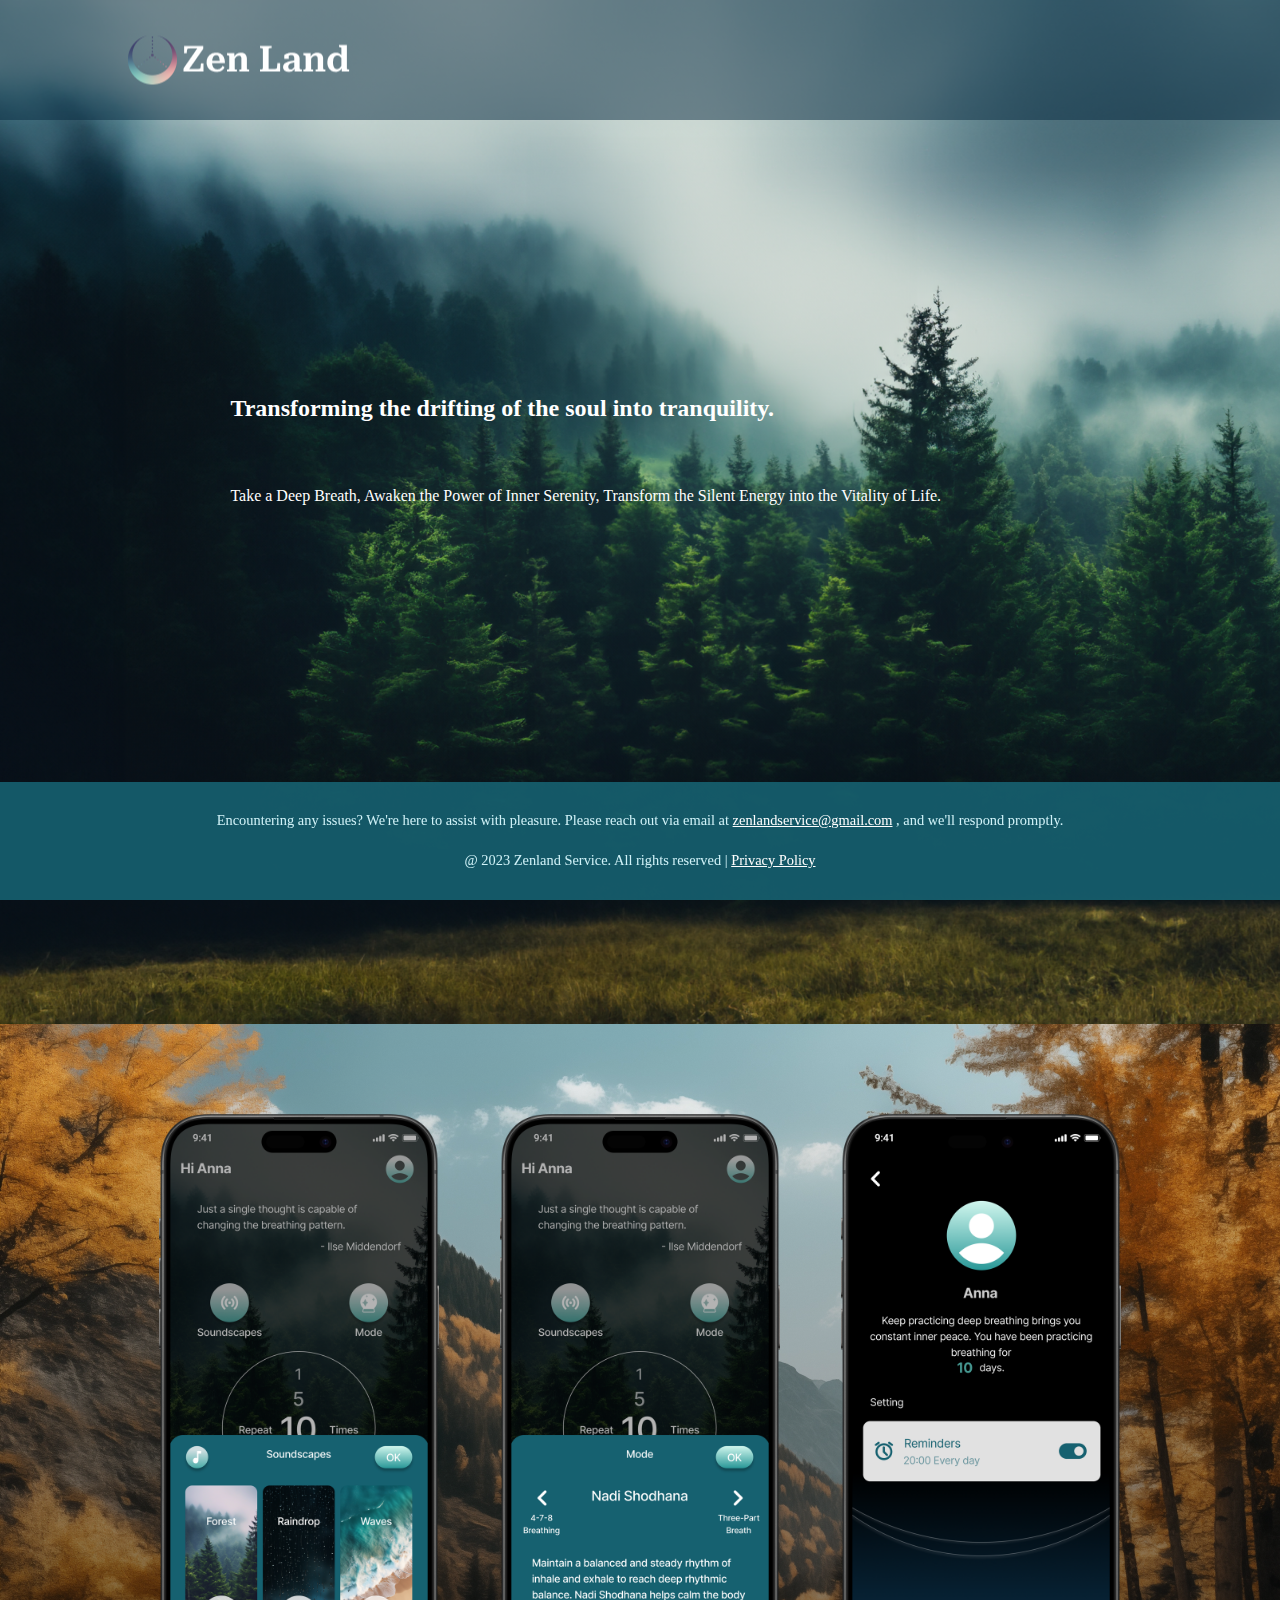
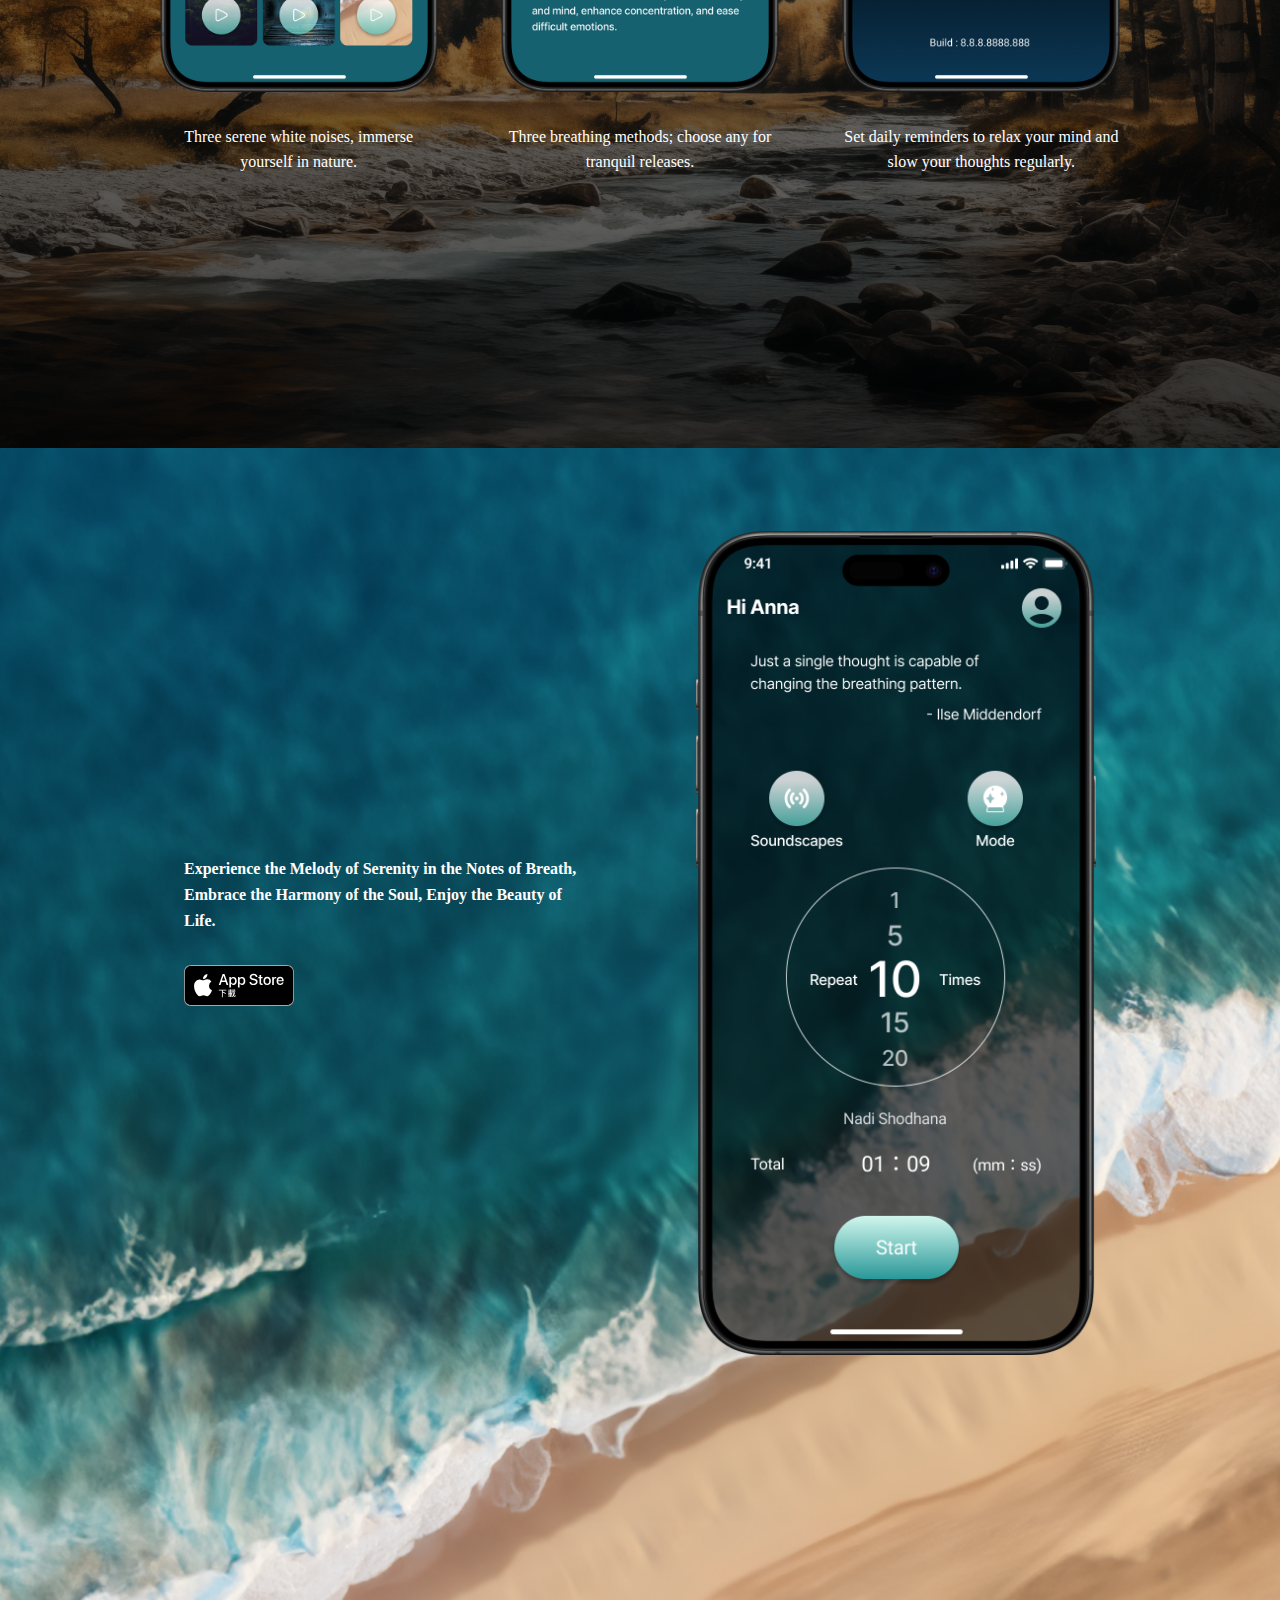
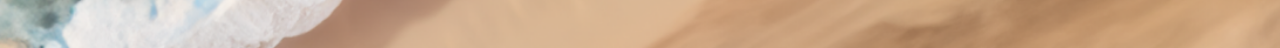
==== index.html @ e6cdd58b "更換圖片 變更語系命名" ====
<!DOCTYPE html>
<html lang="en">
<head>
    <meta charset="UTF-8">
    <meta name="viewport" content="width=device-width, initial-scale=1.0">
    <link rel="stylesheet" href="./css/reset.css" />
    <link rel="stylesheet" href="./css/style.css" />
    <!-- <link rel="stylesheet" href="/css/bootstrap.css" /> -->
    <title>ZenLand</title>
</head>
<body>
    <!-- TOP -->
    <div id="topbar">
        <div class="container">
            <div class="logoimg">
                <a href=""><img src="./img/img_zenland_logo.png"></a>
            </div>
        </div>
        
    </div>

    <!-- 第一區 -->
    <div id="section1" class="section">
        <div class="container">
            <div class="section1_text">
                <h2>Transforming the drifting of the soul into tranquility.</h2> <br>
                <p>Take a Deep Breath, Awaken the Power of Inner Serenity, Transform the Silent Energy into the Vitality of Life.</p>
            </div>
        </div>
    </div>

        <!-- 第二區 彈性盒測試 -->
        <div id="section2" class="section">
            <div class="container flex2">
    
                <div class="sec2-item">
                    <img src="./img/en/img_iphone_1_en.png" class="sec2-img">
                    <p>Three serene white noises, immerse yourself in nature.</p>
                </div>
        
                <div class="sec2-item">
                    <img src="./img/en/img_iphone_2_en.png" class="sec2-img">
                    <p>Three breathing methods; choose any for tranquil releases.</p>
                </div>
        
                <div class="sec2-item">
                    <img src="./img/en/img_iphone_3_en.png" class="sec2-img">
                    <p>Set daily reminders to relax your mind and slow your thoughts regularly.</p>
                </div>
    
            </div>
        </div>

    <!-- 第三區 彈性盒測試 -->
    <div id="section3" class="section">
        <div class="container flex3">
            
            <div class="sec3-item sec3-item1">
                <p><b>Experience the Melody of Serenity in the Notes of Breath, Embrace the Harmony of the Soul, Enjoy the Beauty of Life.</b></p>
                <img src="./img/Download_on_App_Store/Download_on_the_App_Store_Badge_CNTC_RGB_blk_100217.svg">
                <div class="QRcode" style="display: none;">QR code</div>
            </div>

            <div class="sec3-item sec3-item2">
                <img src="./img/en/img_iphone_4_en.png">
            </div>
            
        </div>
    </div>

    <!-- 底部 -->
    <footer id="footer">
        <div class="footer-text">
            <p>Encountering any issues? We're here to assist with pleasure. Please reach out via email at <a href="mailto:zenlandservice@gmail.com">zenlandservice@gmail.com</a> , and we'll respond promptly.</p>
            <p>@ 2023 Zenland Service. All rights reserved | <a href="./privacypolicy/en.html" >Privacy Policy</a></p>
        </div>
    </footer>

</body>
</html>
---- css/style.css ----
html {
    /* background-color: #0B3A50; */
    background-color: #0B3A5070;
    /* 之後把透明度改去掉 */
}

body {
    line-height: 1.6rem;
    color: white;
}

#topbar {
    width: 100%;
    height: 120px;
    background-color: #07294080;
    position: absolute;
    z-index: 2;
}

#section1 {
    background-image: url(../img/section1.png);
}

#section2 {
    background-image: url(../img/section2.png);
}

#section3 {
    background-image: url(../img/section3.png);
}

/* --------------------------------------------------------- */


/* 限制左右 */
.container {
    width: 80%;
    height: 100%;
    position: absolute;
    left: 50%;
    transform: translateX(-50%);
}

.logoimg {
    width: 252px;
    height: 49px;
    position: absolute;
    top: 50%;
    transform: translateY(-50%);
}

.flex2 {
    display: flex;
    justify-content: space-around;
    align-items: flex-start;
}

.flex3 {
    display: flex;
    justify-content: space-around;
    align-items: center;
}

.section1_text {
    color: white;
    position: absolute;
    top: 50%;
    left: 50%;
    transform: translate(-50%, -50%);
}

.section {
    width: 100%;
    height: 1024px;
    background-size: cover;
}

.QRcode {
    width: 200px;
    height: 200px;
    background-color: aquamarine;
    display: block;
}

.sec2-item {
    position: relative;
    top: 10%;
    display: flex;
    flex-direction: column;
    text-align: center;
}

.sec2-item p {
    text-align: center;
    padding-top: 16px;
    padding-bottom: 48px;
}

.sec3-item {
    width: 300px;
    position: relative;
    top: -10%;
}

.sec3-item1 {
    padding-bottom: 16px;
}

.sec3-item1 img {
    margin-bottom: 24px;
}

/* .sec3-item2 img {
    width: 360px;
} */

#footer {
    width: 100%;
    /* height: 160px; */
    height: auto;
    /* background-color: #0B3A50E6; */
    background-color: #166170E6;
    /* position: absolute; */
    position: fixed;
    bottom: 0;
}

.footer-text {
    color: #D0F2F8;
    width: 80%;
    padding: 12px;
    margin: auto;
    text-align: center;
    font-size: 0.9rem;
    line-height: 1.6rem;
}

.footer-text a {
    color: white;
}

/* RWD ---------------------- RWD -------------------------------------------------*/

@media (min-width: 0px) {

    /* .container {
        width: 80%;
    } */

    .section1_text {
        width: 80%;
        color: white;
        position: absolute;
        top: 50%;
        left: 50%;
        transform: translate(-50%, -50%);
    }

    #section2 {
        width: 100%;
        height: 3000px;
    }

    .flex2 {
        display: block;
    }

    .sec2-item {
        width: 80%;
        position: relative;
        top: 10%;
        left: 50%;
        transform: translateX(-50%);
        display: flex;
        flex-direction: column;
        text-align: center;
    }

    /* .flex3 {
        display: block;
    } */

    #section3 {
        width: 100%;
        height: 1200px;
    }

    .flex3 {
        flex-wrap: wrap;
    }

    .sec3-item {
        width: 300px;
        position: relative;
        top: 5%;
        /* left: 50%; */
        /* transform: translateX(-50%); */
        display: flex;
        flex-direction: column;
        /* text-align: center; */
    }

    .sec3-item p {
        padding-bottom: 16px;
    }

    .sec3-item1 img {
        width: 110px;
        margin-bottom: 24px;
    }

    .sec3-item2 {
        width: 80%;
    }

    /* .sec3-item2 img {
        width: 250px;
    } */

    .QRcode {
        display: none;
    }

}

/* -------------------------------------------------------------------------- */
@media (min-width: 576px) {

    /* .container {
        width: 80%;
    } */

    .section1_text {
        width: 80%;
        color: white;
        position: absolute;
        top: 50%;
        left: 50%;
        transform: translate(-50%, -50%);
    }

    #section2 {
        width: 100%;
        height: 3150px;
    }

    .flex2 {
        display: block;
    }

    .sec2-item {
        width: 400px;
        position: relative;
        top: 10%;
        left: 50%;
        transform: translateX(-50%);
        display: flex;
        flex-direction: column;
        text-align: center;
    }

    #section3 {
        width: 100%;
        height: 1200px;
    }

    .flex3 {
        flex-wrap: wrap;
    }

    .sec3-item {
        width: 400px;
        display: flex;
        flex-direction: column;
        /* text-align: center; */
    }

    .sec3-item p {
        padding-bottom: 16px;
    }

    .sec3-item1 img {
        width: 110px;
        margin-bottom: 24px;
    }

    /* .sec3-item2 img {
        width: 300px;
    } */

    .QRcode {
        display: none;
    }
}

/* -------------------------------------------------------------------------- */
@media (min-width: 768px) {
    /* .container {
        width: 80%;
    } */

    #section2 {
        width: 100%;
        height: 1024px;
    }

    .sec2-item {
        width: 200px;
        left: 0%;
        transform: translateX(0%);
    }

    .flex2 {
        display: flex;
        justify-content: space-around;
        align-items: flex-start;
    }

    /* .sec3-item2 img {
        width: 300px;
    } */

    .QRcode {
        display: none;
    }
}

/* -------------------------------------------------------------------------- */
@media (min-width: 992px) {
    /* .container {
        width: 80%;
    } */

    .sec2-item {
        width: 250px;
    }

    .flex2 {
        display: flex;
        justify-content: space-around;
        align-items: flex-start;
    }
    .QRcode {
        display: block;
    }
}

/* -------------------------------------------------------------------------- */
@media (min-width: 1200px) {
    /* .container {
        width: 80%;
    } */

    .sec2-item {
        width: 280px;
    }

    .sec2-item p {
        width: 100%;
    } 

    .flex2 {
        display: flex;
        justify-content: space-around;
        align-items: flex-start;
    }
}

/* -------------------------------------------------------------------------- */
@media (min-width: 1400px) {
    /* .container {
        width: 80%;
    } */

    .sec2-item {
        width: 300px;
    }

    .sec2-item p {
        width: 100%;
    } 

    .flex2 {
        display: flex;
        justify-content: space-around;
        align-items: flex-start;
    }

}
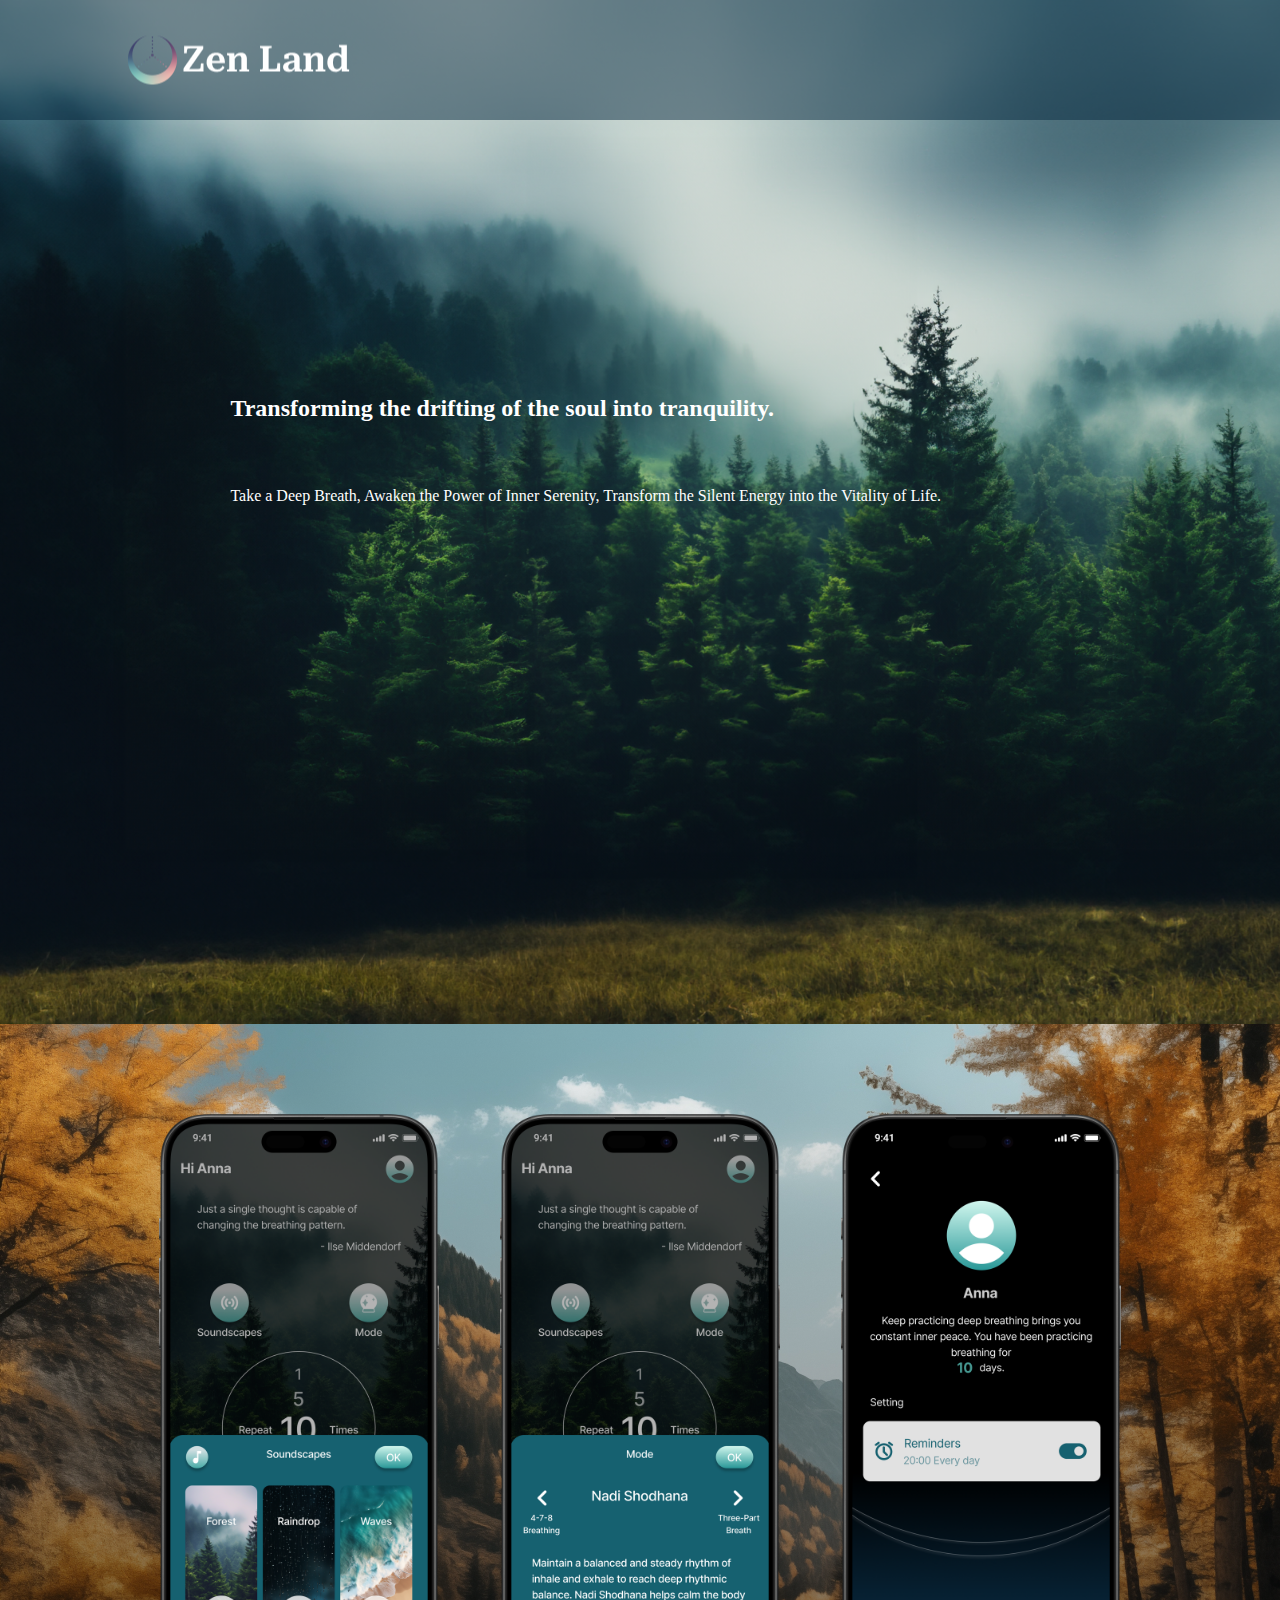
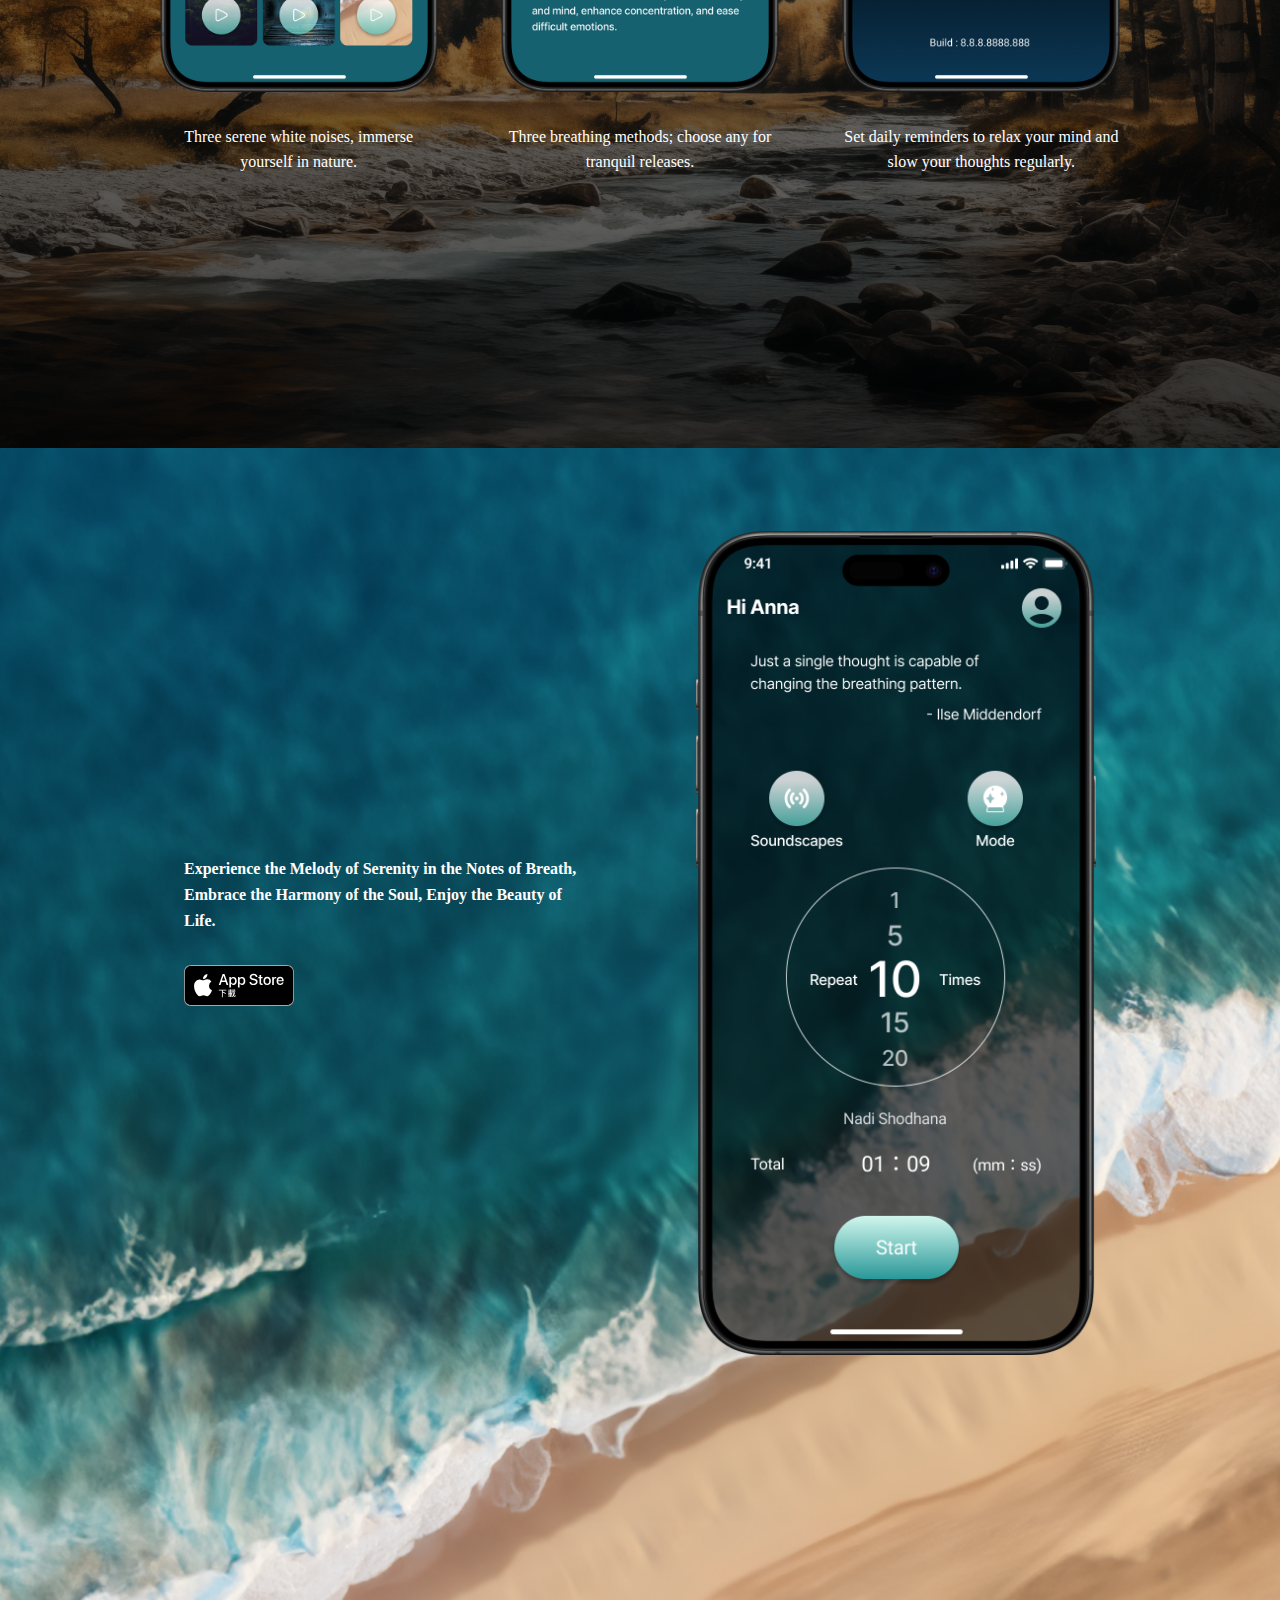
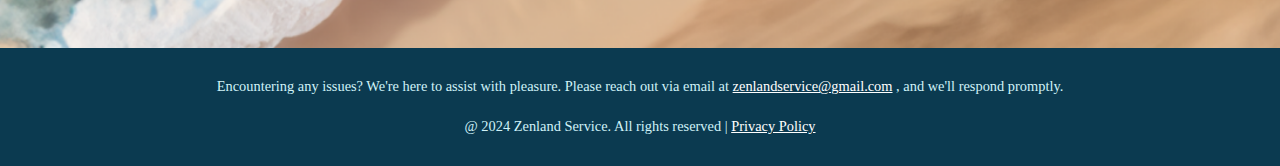
==== commit e68985a1: "fix footer and privacypolicy test" ====
--- a/index.html
+++ b/index.html
@@ -5,6 +5,9 @@
     <meta name="viewport" content="width=device-width, initial-scale=1.0">
     <link rel="stylesheet" href="./css/reset.css" />
     <link rel="stylesheet" href="./css/style.css" />
+    <link rel="preconnect" href="https://fonts.googleapis.com">
+    <link rel="preconnect" href="https://fonts.gstatic.com" crossorigin>
+    <link href="https://fonts.googleapis.com/css2?family=Roboto:ital,wght@0,100;0,300;0,400;0,500;0,700;0,900;1,100;1,300;1,400;1,500;1,700;1,900&display=swap" rel="stylesheet">
     <!-- <link rel="stylesheet" href="/css/bootstrap.css" /> -->
     <title>ZenLand</title>
 </head>
@@ -72,7 +75,7 @@
     <footer id="footer">
         <div class="footer-text">
             <p>Encountering any issues? We're here to assist with pleasure. Please reach out via email at <a href="mailto:zenlandservice@gmail.com">zenlandservice@gmail.com</a> , and we'll respond promptly.</p>
-            <p>@ 2023 Zenland Service. All rights reserved | <a href="./privacypolicy/en.html" >Privacy Policy</a></p>
+            <p>@ 2024 Zenland Service. All rights reserved | <a href="./privacypolicy/en.html" >Privacy Policy</a></p>
         </div>
     </footer>
 
--- a/css/style.css
+++ b/css/style.css
@@ -1,6 +1,6 @@
 html {
     /* background-color: #0B3A50; */
-    background-color: #0B3A5070;
+    background-color: #0b3a50;
     /* 之後把透明度改去掉 */
 }
 
@@ -114,7 +114,7 @@
     width: 360px;
 } */
 
-#footer {
+.footer {
     width: 100%;
     /* height: 160px; */
     height: auto;
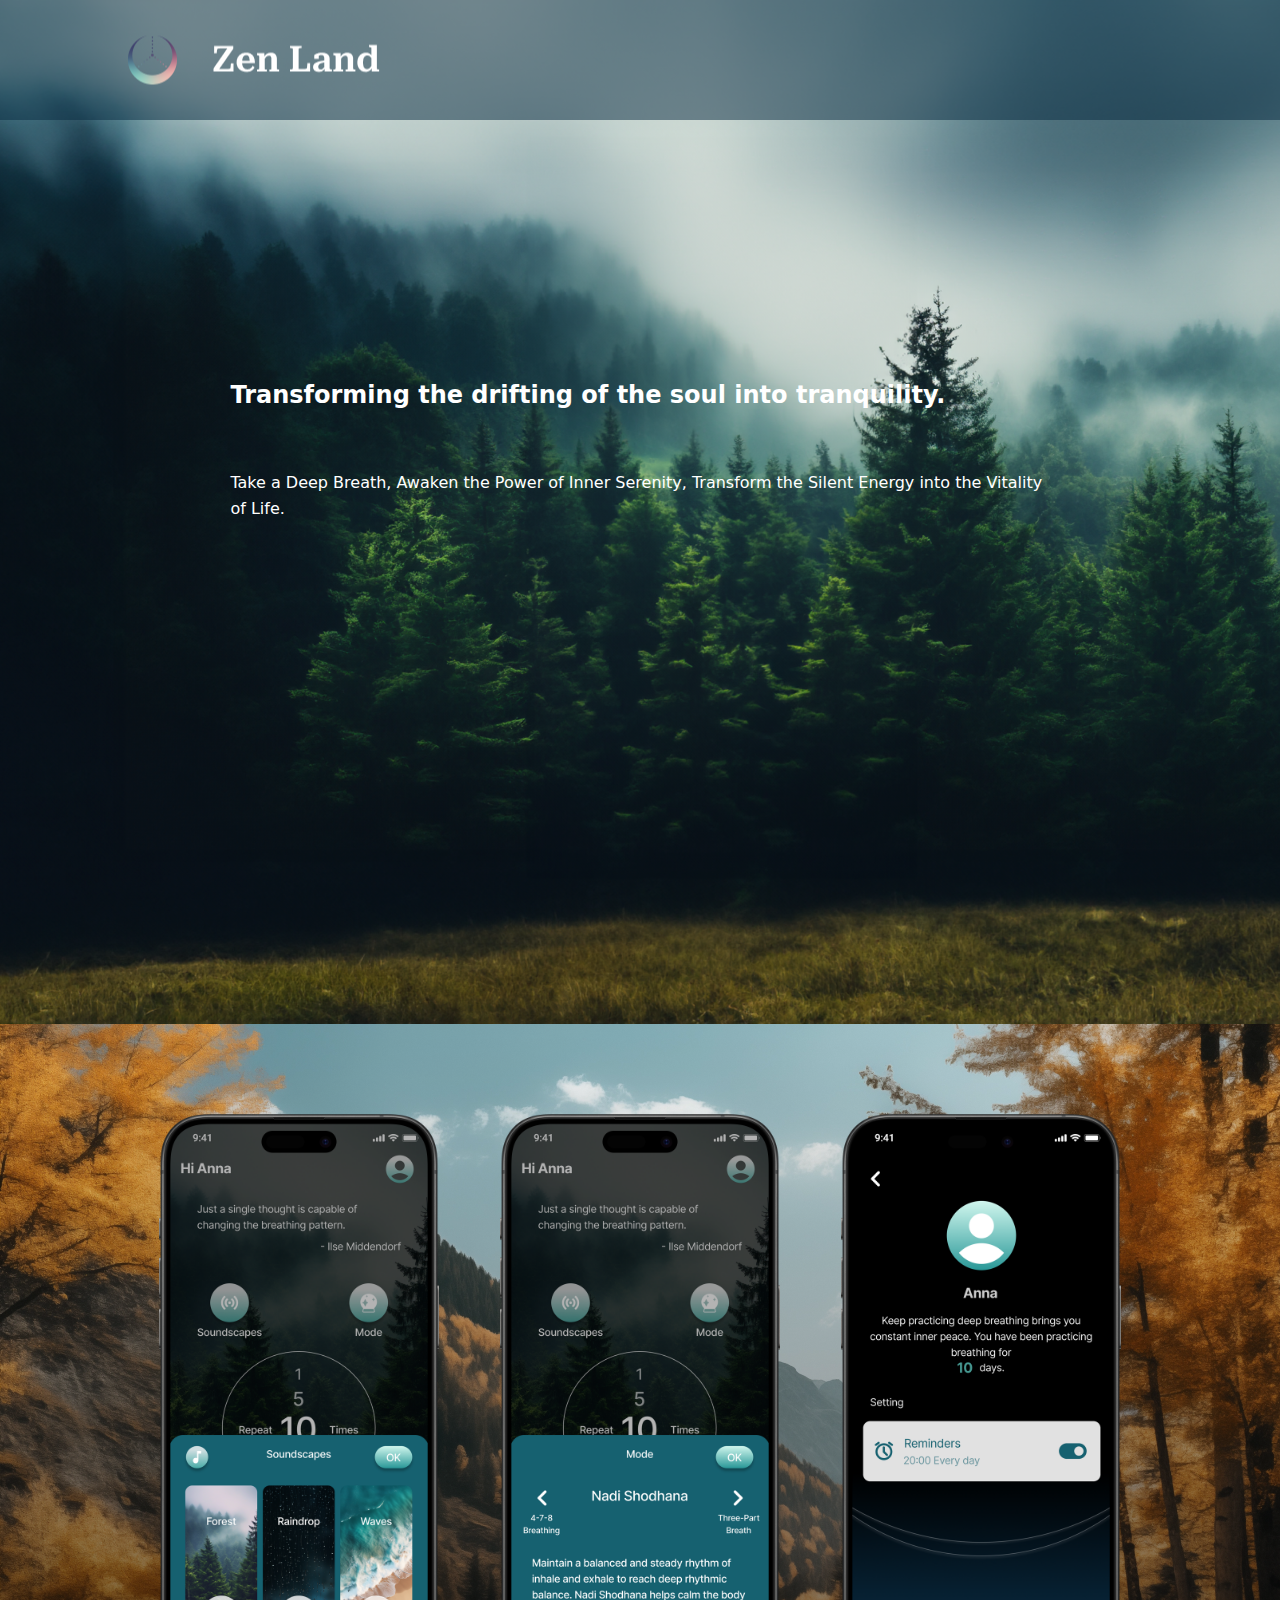
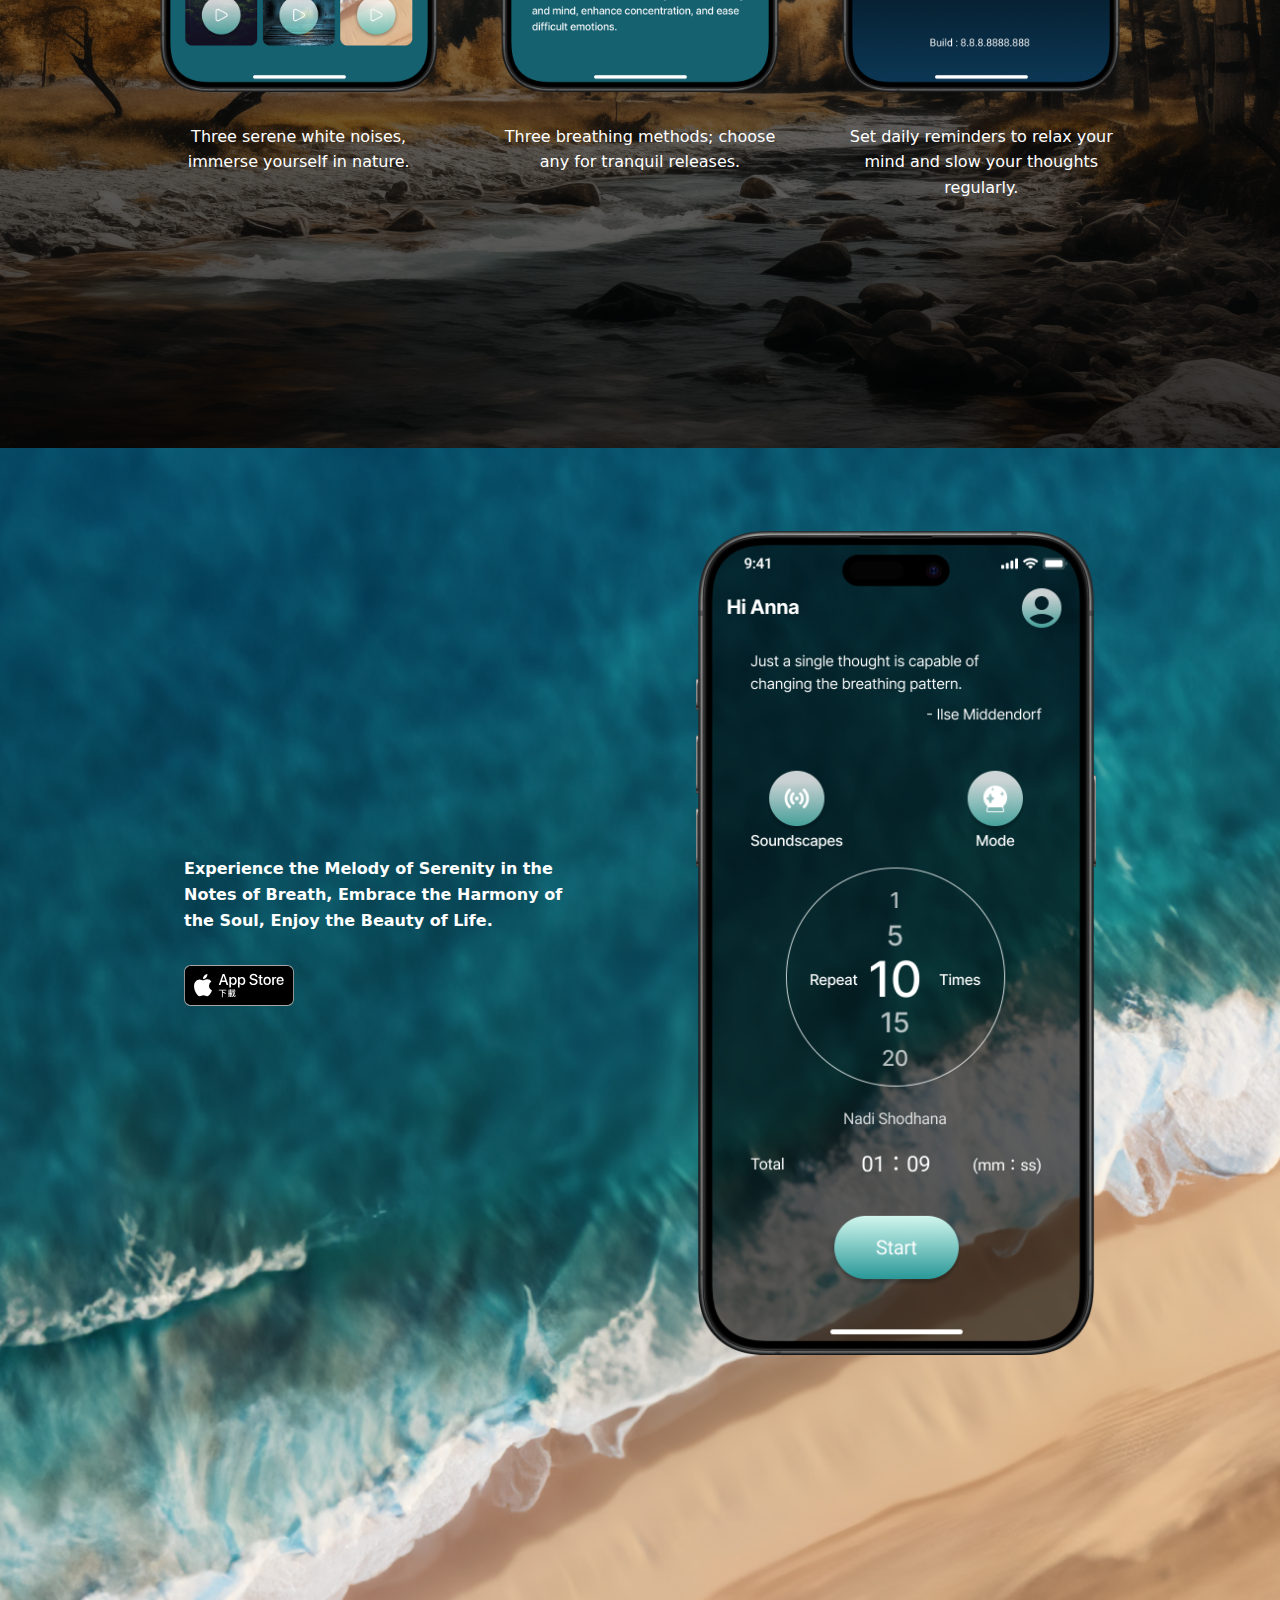
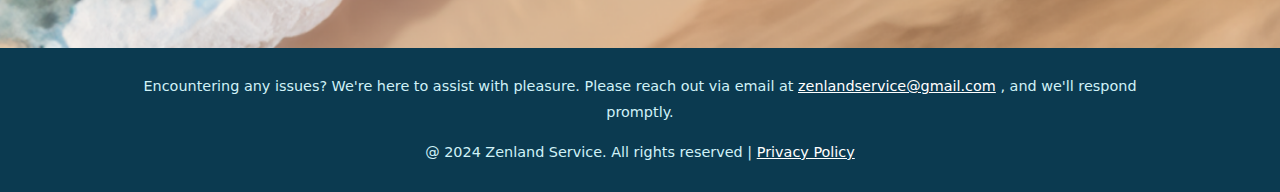
==== commit c512e4c2: "fix font-family ahd logo img" ====
--- a/index.html
+++ b/index.html
@@ -5,15 +5,15 @@
     <meta name="viewport" content="width=device-width, initial-scale=1.0">
     <link rel="stylesheet" href="./css/reset.css" />
     <link rel="stylesheet" href="./css/style.css" />
-    <link rel="preconnect" href="https://fonts.googleapis.com">
+    <!-- <link rel="preconnect" href="https://fonts.googleapis.com">
     <link rel="preconnect" href="https://fonts.gstatic.com" crossorigin>
-    <link href="https://fonts.googleapis.com/css2?family=Roboto:ital,wght@0,100;0,300;0,400;0,500;0,700;0,900;1,100;1,300;1,400;1,500;1,700;1,900&display=swap" rel="stylesheet">
+    <link href="https://fonts.googleapis.com/css2?family=Roboto:ital,wght@0,100;0,300;0,400;0,500;0,700;0,900;1,100;1,300;1,400;1,500;1,700;1,900&display=swap" rel="stylesheet"> -->
     <!-- <link rel="stylesheet" href="/css/bootstrap.css" /> -->
     <title>ZenLand</title>
 </head>
 <body>
     <!-- TOP -->
-    <div id="topbar">
+    <div class="topbar">
         <div class="container">
             <div class="logoimg">
                 <a href=""><img src="./img/img_zenland_logo.png"></a>
@@ -23,7 +23,7 @@
     </div>
 
     <!-- 第一區 -->
-    <div id="section1" class="section">
+    <div class="section1 section">
         <div class="container">
             <div class="section1_text">
                 <h2>Transforming the drifting of the soul into tranquility.</h2> <br>
@@ -33,7 +33,7 @@
     </div>
 
         <!-- 第二區 彈性盒測試 -->
-        <div id="section2" class="section">
+        <div class="section2 section">
             <div class="container flex2">
     
                 <div class="sec2-item">
@@ -55,7 +55,7 @@
         </div>
 
     <!-- 第三區 彈性盒測試 -->
-    <div id="section3" class="section">
+    <div class="section3 section">
         <div class="container flex3">
             
             <div class="sec3-item sec3-item1">
@@ -72,7 +72,7 @@
     </div>
 
     <!-- 底部 -->
-    <footer id="footer">
+    <footer class="footer">
         <div class="footer-text">
             <p>Encountering any issues? We're here to assist with pleasure. Please reach out via email at <a href="mailto:zenlandservice@gmail.com">zenlandservice@gmail.com</a> , and we'll respond promptly.</p>
             <p>@ 2024 Zenland Service. All rights reserved | <a href="./privacypolicy/en.html" >Privacy Policy</a></p>
--- a/css/style.css
+++ b/css/style.css
@@ -7,9 +7,10 @@
 body {
     line-height: 1.6rem;
     color: white;
-}
-
-#topbar {
+    font-family: system-ui, -apple-system, BlinkMacSystemFont, 'Segoe UI', Roboto, Oxygen, Ubuntu, Cantarell, 'Open Sans', 'Helvetica Neue', sans-serif;
+}
+
+.topbar {
     width: 100%;
     height: 120px;
     background-color: #07294080;
@@ -17,15 +18,15 @@
     z-index: 2;
 }
 
-#section1 {
+.section1 {
     background-image: url(../img/section1.png);
 }
 
-#section2 {
+.section2 {
     background-image: url(../img/section2.png);
 }
 
-#section3 {
+.section3 {
     background-image: url(../img/section3.png);
 }
 
@@ -114,16 +115,13 @@
     width: 360px;
 } */
 
-.footer {
+/* .footer {
     width: 100%;
-    /* height: 160px; */
     height: auto;
-    /* background-color: #0B3A50E6; */
     background-color: #166170E6;
-    /* position: absolute; */
     position: fixed;
     bottom: 0;
-}
+} */
 
 .footer-text {
     color: #D0F2F8;
@@ -156,7 +154,7 @@
         transform: translate(-50%, -50%);
     }
 
-    #section2 {
+    .section2 {
         width: 100%;
         height: 3000px;
     }
@@ -180,7 +178,7 @@
         display: block;
     } */
 
-    #section3 {
+    .section3 {
         width: 100%;
         height: 1200px;
     }
@@ -239,7 +237,7 @@
         transform: translate(-50%, -50%);
     }
 
-    #section2 {
+    .section2 {
         width: 100%;
         height: 3150px;
     }
@@ -259,7 +257,7 @@
         text-align: center;
     }
 
-    #section3 {
+    .section3 {
         width: 100%;
         height: 1200px;
     }
@@ -299,7 +297,7 @@
         width: 80%;
     } */
 
-    #section2 {
+    .section2 {
         width: 100%;
         height: 1024px;
     }
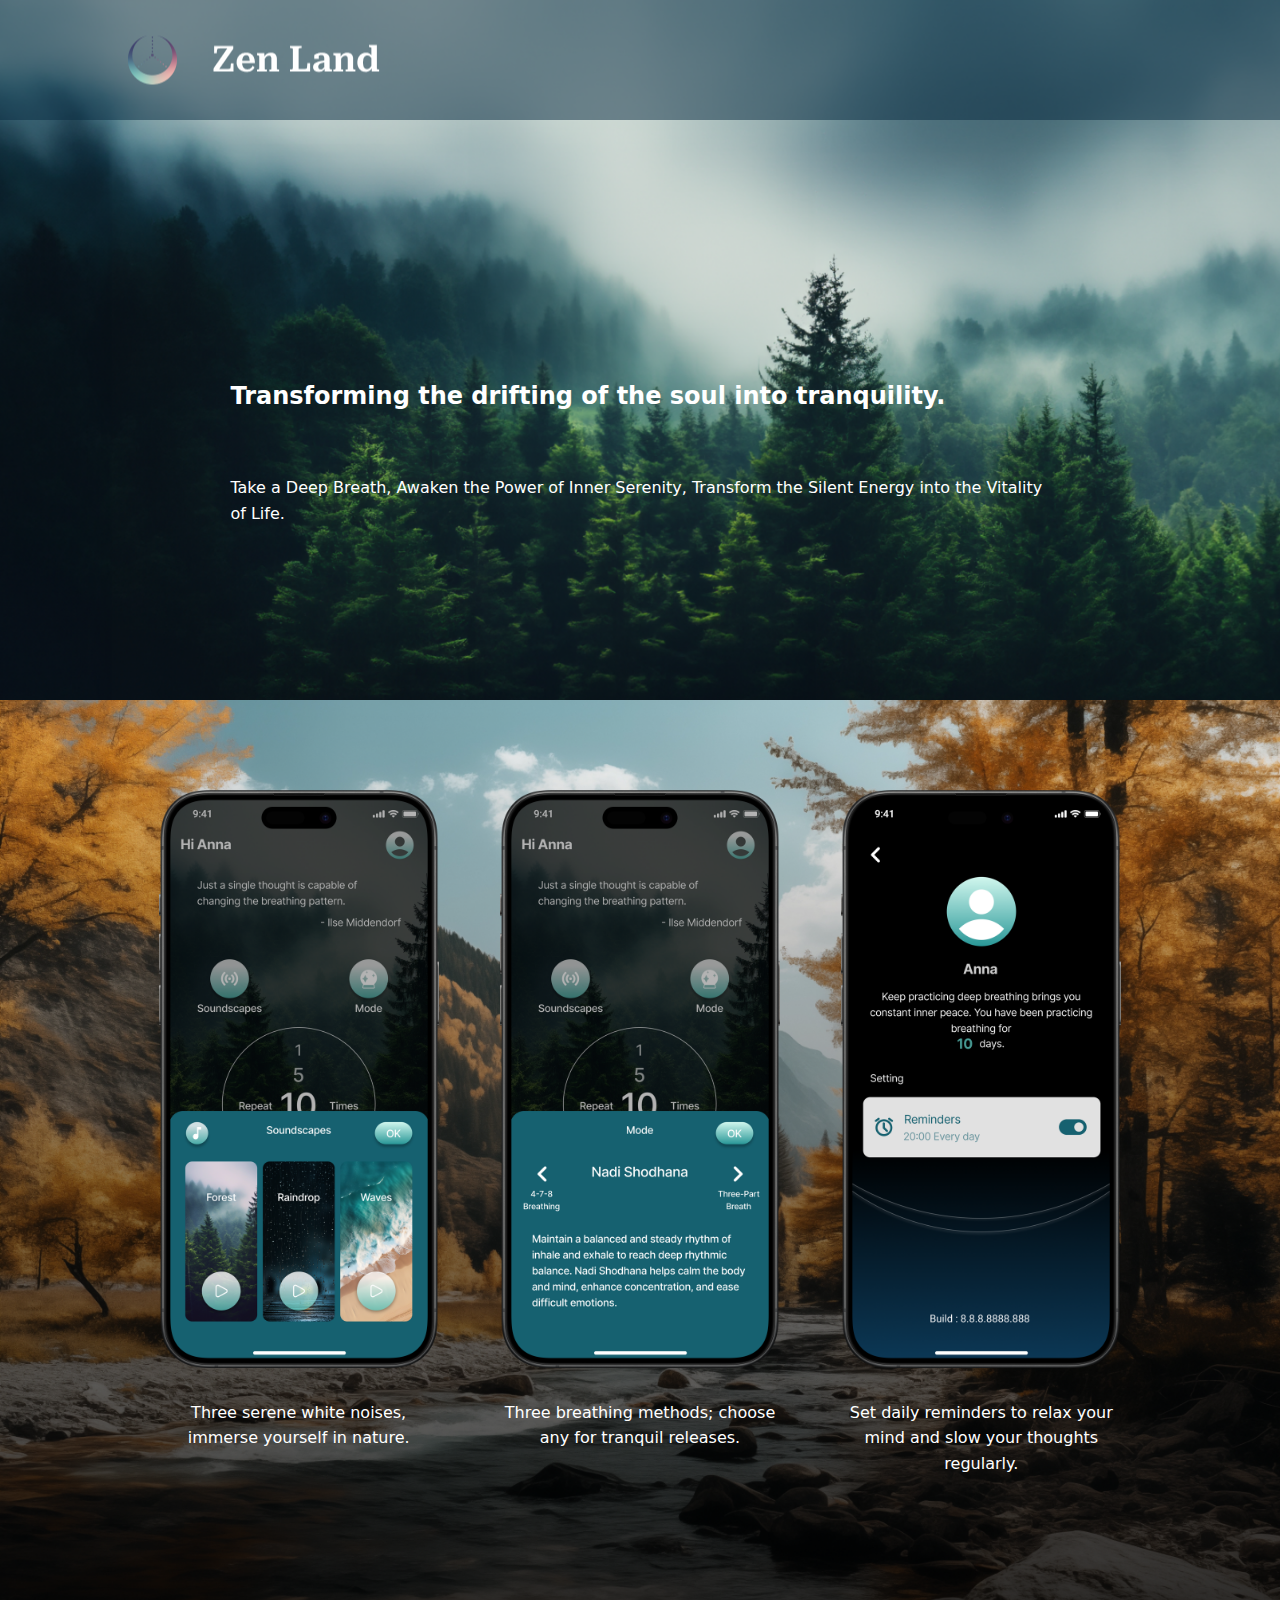
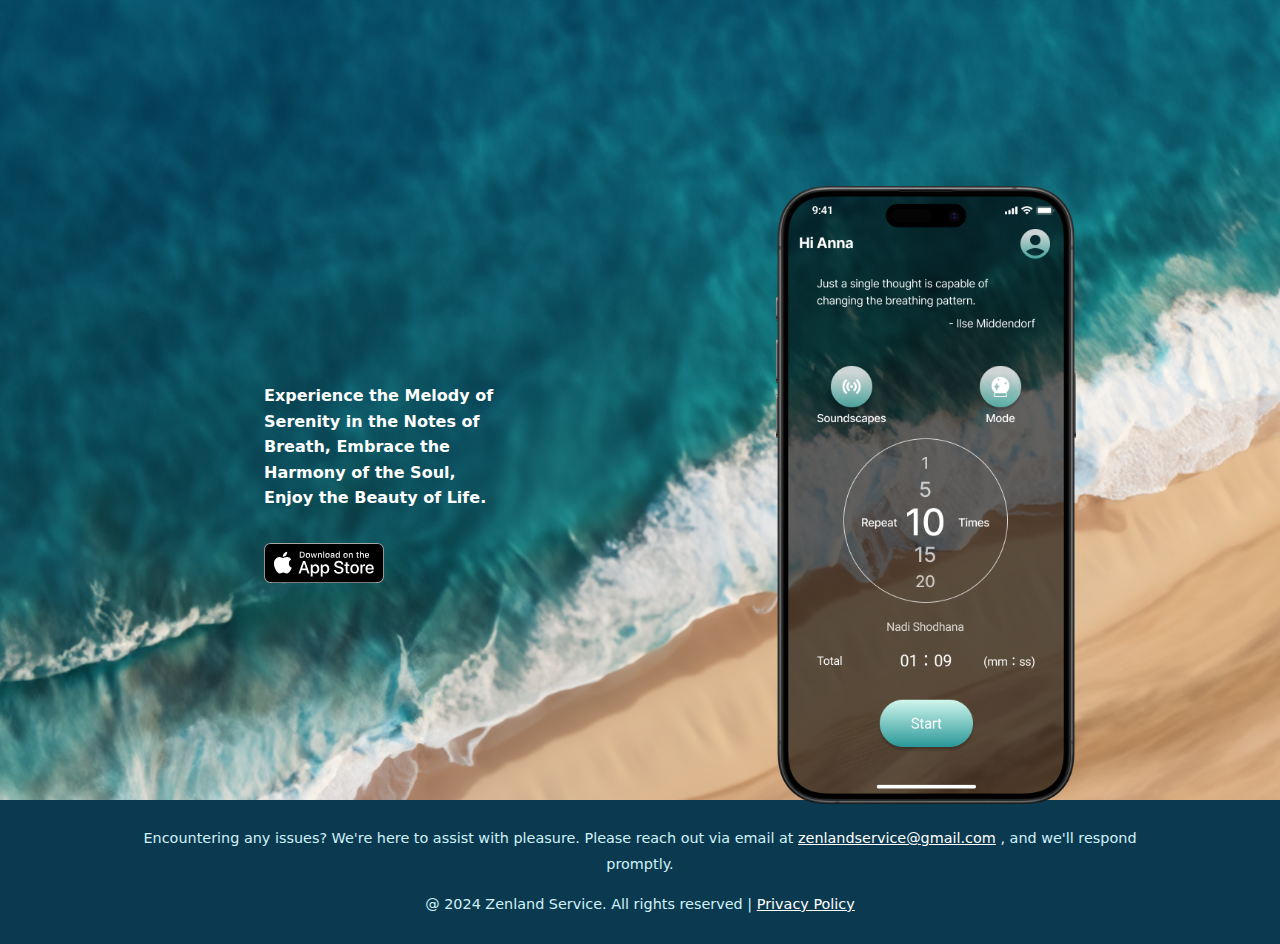
==== commit 0eed4a46: "fix 1" ====
--- a/index.html
+++ b/index.html
@@ -5,9 +5,9 @@
     <meta name="viewport" content="width=device-width, initial-scale=1.0">
     <link rel="stylesheet" href="./css/reset.css" />
     <link rel="stylesheet" href="./css/style.css" />
-    <!-- <link rel="preconnect" href="https://fonts.googleapis.com">
+    <link rel="preconnect" href="https://fonts.googleapis.com">
     <link rel="preconnect" href="https://fonts.gstatic.com" crossorigin>
-    <link href="https://fonts.googleapis.com/css2?family=Roboto:ital,wght@0,100;0,300;0,400;0,500;0,700;0,900;1,100;1,300;1,400;1,500;1,700;1,900&display=swap" rel="stylesheet"> -->
+    <link href="https://fonts.googleapis.com/css2?family=Roboto:ital,wght@0,100;0,300;0,400;0,500;0,700;0,900;1,100;1,300;1,400;1,500;1,700;1,900&display=swap" rel="stylesheet">
     <!-- <link rel="stylesheet" href="/css/bootstrap.css" /> -->
     <title>ZenLand</title>
 </head>
@@ -32,21 +32,21 @@
         </div>
     </div>
 
-        <!-- 第二區 彈性盒測試 -->
+        <!-- 第二區 -->
         <div class="section2 section">
             <div class="container flex2">
     
-                <div class="sec2-item">
+                <div class="sec2-item sec2-item-fix">
                     <img src="./img/en/img_iphone_1_en.png" class="sec2-img">
                     <p>Three serene white noises, immerse yourself in nature.</p>
                 </div>
         
-                <div class="sec2-item">
+                <div class="sec2-item sec2-item-fix">
                     <img src="./img/en/img_iphone_2_en.png" class="sec2-img">
                     <p>Three breathing methods; choose any for tranquil releases.</p>
                 </div>
         
-                <div class="sec2-item">
+                <div class="sec2-item sec2-item-fix">
                     <img src="./img/en/img_iphone_3_en.png" class="sec2-img">
                     <p>Set daily reminders to relax your mind and slow your thoughts regularly.</p>
                 </div>
@@ -54,13 +54,13 @@
             </div>
         </div>
 
-    <!-- 第三區 彈性盒測試 -->
+    <!-- 第三區 -->
     <div class="section3 section">
         <div class="container flex3">
             
             <div class="sec3-item sec3-item1">
                 <p><b>Experience the Melody of Serenity in the Notes of Breath, Embrace the Harmony of the Soul, Enjoy the Beauty of Life.</b></p>
-                <img src="./img/Download_on_App_Store/Download_on_the_App_Store_Badge_CNTC_RGB_blk_100217.svg">
+                <img src="./img/Download_on_App_Store/Download_on_the_App_Store_Badge_US-UK_RGB_blk_092917.svg">
                 <div class="QRcode" style="display: none;">QR code</div>
             </div>
 
@@ -79,5 +79,17 @@
         </div>
     </footer>
 
+    <!-- 
+    1280 x 720
+
+    1920 x 1080
+
+    2048 x 1080
+    2560 x 1440
+
+    3840 x 2160
+    4096 x 2160
+    -->
+
 </body>
 </html>--- a/css/style.css
+++ b/css/style.css
@@ -8,6 +8,11 @@
     line-height: 1.6rem;
     color: white;
     font-family: system-ui, -apple-system, BlinkMacSystemFont, 'Segoe UI', Roboto, Oxygen, Ubuntu, Cantarell, 'Open Sans', 'Helvetica Neue', sans-serif;
+    
+}
+
+h2 {
+    line-height: 150%;
 }
 
 .topbar {
@@ -30,17 +35,32 @@
     background-image: url(../img/section3.png);
 }
 
+/* .section1 {
+    width: 100%;
+    height: 1280px;
+}
+
+.section2 {
+    width: 100%;
+    height: 1280px;
+}
+
+.section3 {
+    width: 100%;
+    height: 1280px;
+} */
+
 /* --------------------------------------------------------- */
 
 
 /* 限制左右 */
-.container {
+/* .container {
     width: 80%;
-    height: 100%;
+    height: 80%;
     position: absolute;
     left: 50%;
     transform: translateX(-50%);
-}
+} */
 
 .logoimg {
     width: 252px;
@@ -50,11 +70,11 @@
     transform: translateY(-50%);
 }
 
-.flex2 {
+/* .flex2 {
     display: flex;
     justify-content: space-around;
     align-items: flex-start;
-}
+} */
 
 .flex3 {
     display: flex;
@@ -105,9 +125,11 @@
 
 .sec3-item1 {
     padding-bottom: 16px;
+    
 }
 
 .sec3-item1 img {
+    width: 50%;
     margin-bottom: 24px;
 }
 
@@ -118,9 +140,7 @@
 /* .footer {
     width: 100%;
     height: auto;
-    background-color: #166170E6;
-    position: fixed;
-    bottom: 0;
+    background-color: #0b3a50;
 } */
 
 .footer-text {
@@ -141,9 +161,13 @@
 
 @media (min-width: 0px) {
 
-    /* .container {
+    .container {
         width: 80%;
-    } */
+        height: 100%;
+        position: absolute;
+        left: 50%;
+        transform: translateX(-50%);
+    }
 
     .section1_text {
         width: 80%;
@@ -154,33 +178,45 @@
         transform: translate(-50%, -50%);
     }
 
+    .section1 {
+        width: 100%;
+        height: 800px;
+    }
+
     .section2 {
         width: 100%;
-        height: 3000px;
-    }
-
-    .flex2 {
+        height: 2200px;
+    }
+
+    .section3 {
+        width: 100%;
+        height: 1000px;
+    }
+
+    /* .flex2 {
         display: block;
-    }
+    } */
 
     .sec2-item {
-        width: 80%;
+        width: 70%;
         position: relative;
         top: 10%;
-        left: 50%;
-        transform: translateX(-50%);
+        /* left: 50%; */
+        /* transform: translateX(-50%); */
         display: flex;
         flex-direction: column;
         text-align: center;
     }
 
-    /* .flex3 {
-        display: block;
-    } */
-
-    .section3 {
-        width: 100%;
-        height: 1200px;
+    .sec2-item-fix {
+        width: 70%;
+        position: relative;
+        top: 10%;
+        left: 50%;
+        transform: translateX(-50%);
+        display: flex;
+        flex-direction: column;
+        text-align: center;
     }
 
     .flex3 {
@@ -188,7 +224,7 @@
     }
 
     .sec3-item {
-        width: 300px;
+        width: 240px;
         position: relative;
         top: 5%;
         /* left: 50%; */
@@ -203,12 +239,12 @@
     }
 
     .sec3-item1 img {
-        width: 110px;
+        width: 50%;
         margin-bottom: 24px;
     }
 
     .sec3-item2 {
-        width: 80%;
+        width: 240px;
     }
 
     /* .sec3-item2 img {
@@ -221,12 +257,16 @@
 
 }
 
-/* -------------------------------------------------------------------------- */
+/* ---------------------------------大問題----------------------------------------- */
 @media (min-width: 576px) {
-
-    /* .container {
+    
+    .container {
         width: 80%;
-    } */
+        height: 100%;
+        position: absolute;
+        left: 50%;
+        transform: translateX(-50%);
+    }
 
     .section1_text {
         width: 80%;
@@ -237,37 +277,47 @@
         transform: translate(-50%, -50%);
     }
 
+    .section1 {
+        width: 100%;
+        height: 700px;
+    }
+
     .section2 {
         width: 100%;
-        height: 3150px;
+        height: 700px;
+    }
+
+    .section3 {
+        width: 100%;
+        height: 700px;
     }
 
     .flex2 {
-        display: block;
+        display: flex;
+        justify-content: space-around;
+        align-items: flex-start;
     }
 
     .sec2-item {
-        width: 400px;
+        width: 25%;
         position: relative;
-        top: 10%;
-        left: 50%;
-        transform: translateX(-50%);
-        display: flex;
+        /* top: 10%; */
+        /* left: 50%; */
+        /* transform: translateX(-50%); */
+
+        /* display: flex;
         flex-direction: column;
-        text-align: center;
-    }
-
-    .section3 {
-        width: 100%;
-        height: 1200px;
-    }
+        text-align: center; */
+    }
+
+    
 
     .flex3 {
         flex-wrap: wrap;
     }
 
     .sec3-item {
-        width: 400px;
+        /* width: 400px; */
         display: flex;
         flex-direction: column;
         /* text-align: center; */
@@ -278,7 +328,7 @@
     }
 
     .sec3-item1 img {
-        width: 110px;
+        width: 50%;
         margin-bottom: 24px;
     }
 
@@ -293,17 +343,24 @@
 
 /* -------------------------------------------------------------------------- */
 @media (min-width: 768px) {
-    /* .container {
-        width: 80%;
-    } */
+
+    .section1 {
+        width: 100%;
+        height: 700px;
+    }
 
     .section2 {
         width: 100%;
-        height: 1024px;
+        height: 700px;
+    }
+    
+    .section3 {
+        width: 100%;
+        height: 900px;
     }
 
     .sec2-item {
-        width: 200px;
+        width: 20%;
         left: 0%;
         transform: translateX(0%);
     }
@@ -314,9 +371,9 @@
         align-items: flex-start;
     }
 
-    /* .sec3-item2 img {
+    .sec3-item2 img {
         width: 300px;
-    } */
+    }
 
     .QRcode {
         display: none;
@@ -325,9 +382,20 @@
 
 /* -------------------------------------------------------------------------- */
 @media (min-width: 992px) {
-    /* .container {
-        width: 80%;
-    } */
+    .section1 {
+        width: 100%;
+        height: 800px;
+    }
+
+    .section2 {
+        width: 100%;
+        height: 800px;
+    }
+    
+    .section3 {
+        width: 100%;
+        height: 900px;
+    }
 
     .sec2-item {
         width: 250px;
@@ -345,9 +413,28 @@
 
 /* -------------------------------------------------------------------------- */
 @media (min-width: 1200px) {
-    /* .container {
+    .container {
         width: 80%;
-    } */
+        height: 100%;
+        position: absolute;
+        left: 50%;
+        transform: translateX(-50%);
+    }
+
+    .section1 {
+        width: 100%;
+        height: 700px;
+    }
+
+    .section2 {
+        width: 100%;
+        height: 900px;
+    }
+    
+    .section3 {
+        width: 100%;
+        height: 800px;
+    }
 
     .sec2-item {
         width: 280px;
@@ -366,12 +453,39 @@
 
 /* -------------------------------------------------------------------------- */
 @media (min-width: 1400px) {
-    /* .container {
+    .container {
         width: 80%;
-    } */
+        height: 90%;
+        position: absolute;
+        left: 50%;
+        transform: translateX(-50%);
+    }
+
+    .section1 {
+        width: 100%;
+        height: 1080px;
+        
+    }
+    
+    .section2 {
+        width: 100%;
+        height: 1080px;
+    }
+    
+    .section3 {
+        width: 100%;
+        height: 900px;
+    }
 
     .sec2-item {
         width: 300px;
+        position: relative;
+        top: 10%;
+        /* left: 50%; */
+        /* transform: translateX(-50%); */
+        display: flex;
+        flex-direction: column;
+        text-align: center;
     }
 
     .sec2-item p {
@@ -384,4 +498,6 @@
         align-items: flex-start;
     }
 
+    
+
 }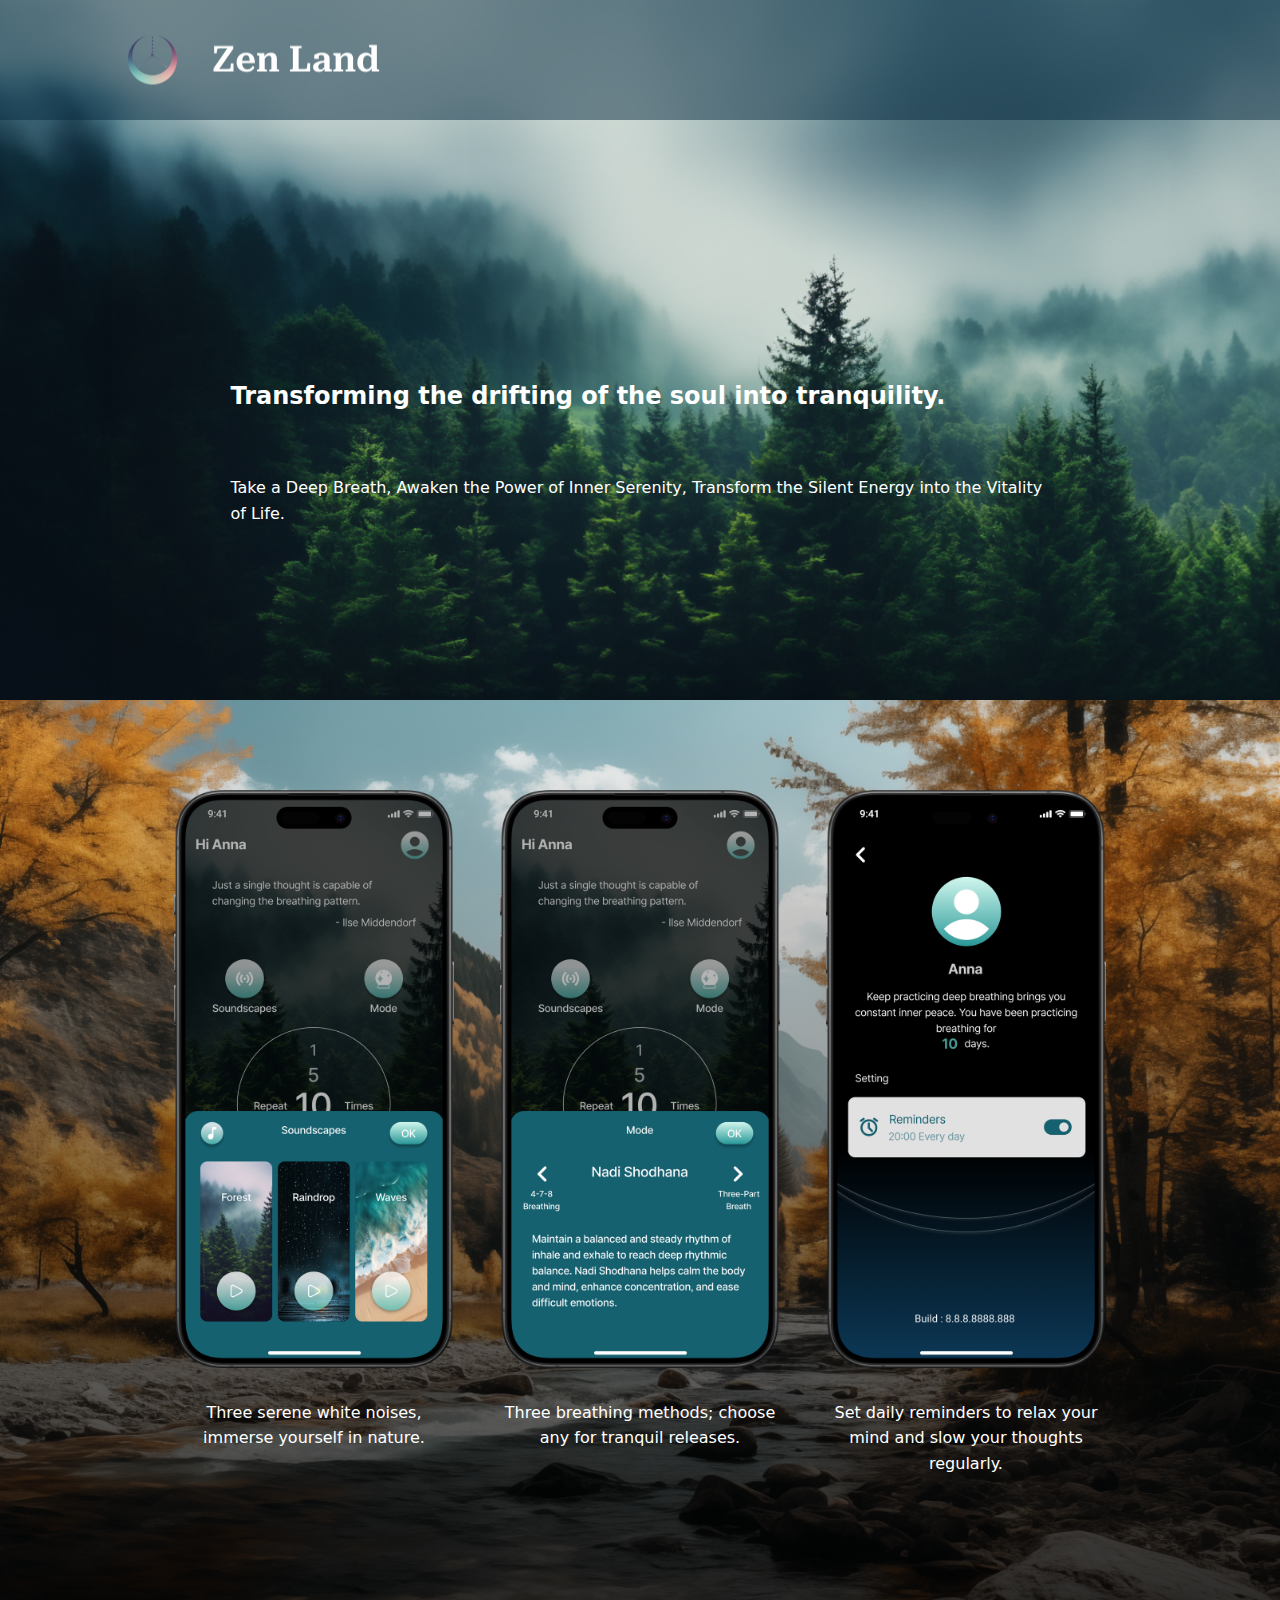
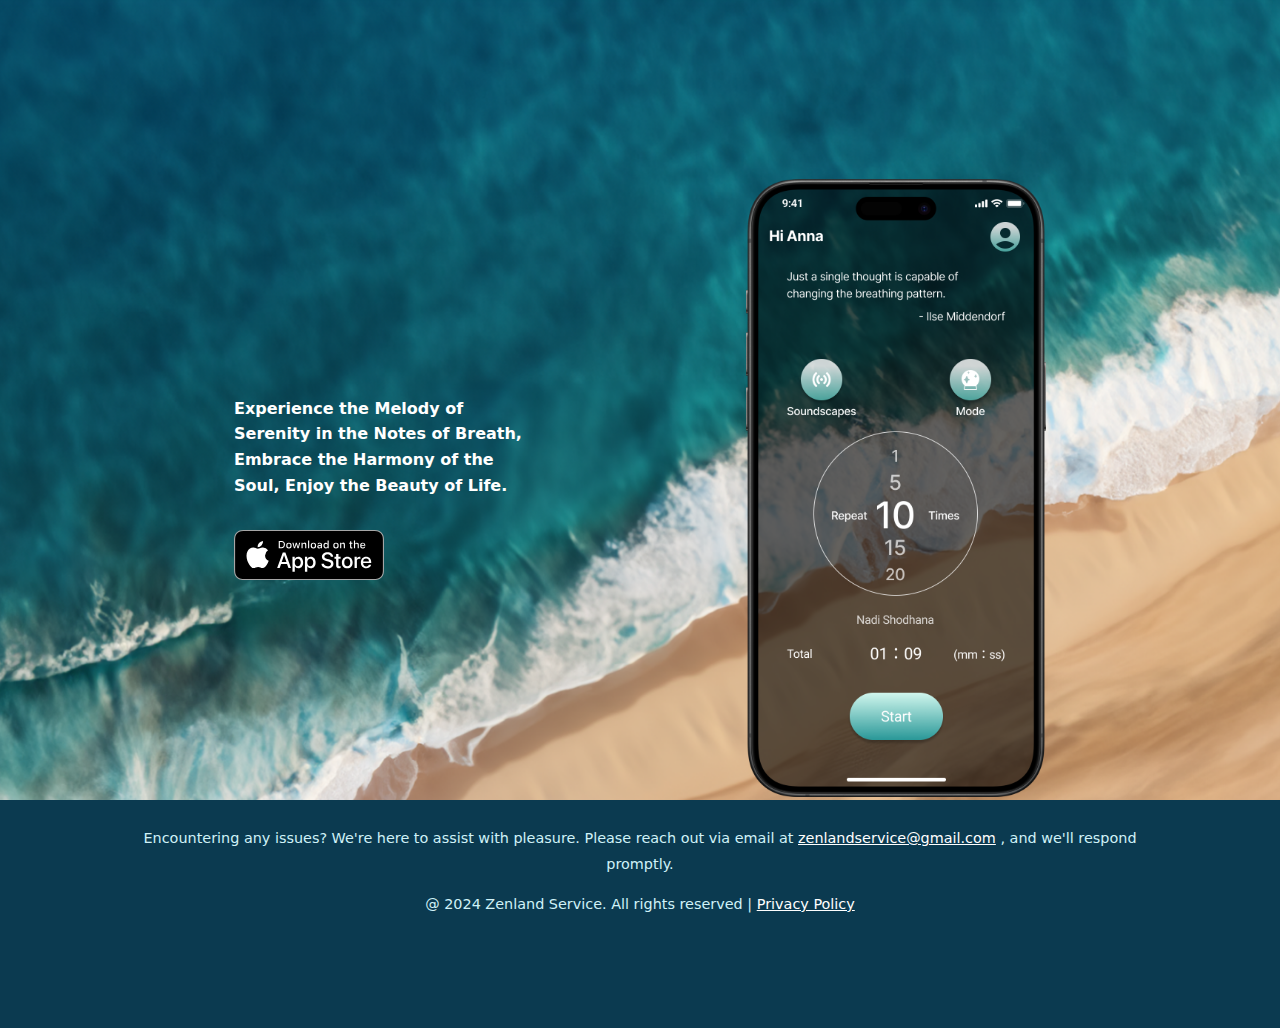
==== commit 71e5e29b: "fix almost done" ====
--- a/index.html
+++ b/index.html
@@ -3,6 +3,7 @@
 <head>
     <meta charset="UTF-8">
     <meta name="viewport" content="width=device-width, initial-scale=1.0">
+    <link rel="shortcut icon" href="./img/favicon.ico" type="image/x-icon">
     <link rel="stylesheet" href="./css/reset.css" />
     <link rel="stylesheet" href="./css/style.css" />
     <link rel="preconnect" href="https://fonts.googleapis.com">
@@ -32,8 +33,8 @@
         </div>
     </div>
 
-        <!-- 第二區 -->
-        <div class="section2 section">
+    <!-- 第二區 -->
+    <div class="section2 section">
             <div class="container flex2">
     
                 <div class="sec2-item sec2-item-fix">
@@ -52,7 +53,7 @@
                 </div>
     
             </div>
-        </div>
+    </div>
 
     <!-- 第三區 -->
     <div class="section3 section">
--- a/css/style.css
+++ b/css/style.css
@@ -1,14 +1,12 @@
 html {
     /* background-color: #0B3A50; */
     background-color: #0b3a50;
-    /* 之後把透明度改去掉 */
 }
 
 body {
     line-height: 1.6rem;
     color: white;
     font-family: system-ui, -apple-system, BlinkMacSystemFont, 'Segoe UI', Roboto, Oxygen, Ubuntu, Cantarell, 'Open Sans', 'Helvetica Neue', sans-serif;
-    
 }
 
 h2 {
@@ -34,21 +32,6 @@
 .section3 {
     background-image: url(../img/section3.png);
 }
-
-/* .section1 {
-    width: 100%;
-    height: 1280px;
-}
-
-.section2 {
-    width: 100%;
-    height: 1280px;
-}
-
-.section3 {
-    width: 100%;
-    height: 1280px;
-} */
 
 /* --------------------------------------------------------- */
 
@@ -80,6 +63,7 @@
     display: flex;
     justify-content: space-around;
     align-items: center;
+    align-content: flex-start;
 }
 
 .section1_text {
@@ -123,19 +107,14 @@
     top: -10%;
 }
 
-.sec3-item1 {
+/* .sec3-item1 {
     padding-bottom: 16px;
-    
-}
+} */
 
 .sec3-item1 img {
     width: 50%;
-    margin-bottom: 24px;
-}
-
-/* .sec3-item2 img {
-    width: 360px;
-} */
+    margin-bottom: 32px;
+}
 
 /* .footer {
     width: 100%;
@@ -159,7 +138,7 @@
 
 /* RWD ---------------------- RWD -------------------------------------------------*/
 
-@media (min-width: 0px) {
+@media (min-width: 0px) and (max-width: 320px) {
 
     .container {
         width: 80%;
@@ -180,35 +159,102 @@
 
     .section1 {
         width: 100%;
-        height: 800px;
-    }
-
-    .section2 {
-        width: 100%;
-        height: 2200px;
-    }
-
-    .section3 {
-        width: 100%;
-        height: 1000px;
-    }
-
-    /* .flex2 {
-        display: block;
-    } */
+        height: 760px;
+    }
+
+    .section2 {
+        width: 100%;
+        height: 2050px;
+    }
+
+    .section3 {
+        width: 100%;
+        height: 980px;
+    }
 
     .sec2-item {
         width: 70%;
         position: relative;
         top: 10%;
+        left: 50%;
+        transform: translateX(-50%);
+        display: flex;
+        flex-direction: column;
+        text-align: center;
+    }
+
+
+
+    .flex3 {
+        flex-wrap: wrap;
+    }
+
+    .sec3-item {
+        width: 240px;
+        position: relative;
+        top: 3%;
         /* left: 50%; */
         /* transform: translateX(-50%); */
         display: flex;
         flex-direction: column;
-        text-align: center;
-    }
-
-    .sec2-item-fix {
+    }
+
+    .sec3-item p {
+        padding-top: 16px;
+        padding-bottom: 16px;
+    }
+
+    .sec3-item1 img {
+        width: 50%;
+        margin-bottom: 32px;
+    }
+
+    .sec3-item2 {
+        width: 240px;
+    }
+
+    .QRcode {
+        display: none;
+    }
+
+}
+
+/* ---------------------------------     ----------------------------------------- */
+@media (min-width: 321px) and (max-width: 575px) {
+
+    .container {
+        width: 80%;
+        height: 100%;
+        position: absolute;
+        left: 50%;
+        transform: translateX(-50%);
+    }
+
+    .section1_text {
+        width: 80%;
+        color: white;
+        position: absolute;
+        top: 50%;
+        left: 50%;
+        transform: translate(-50%, -50%);
+    }
+
+    .section1 {
+        width: 100%;
+        height: 760px;
+    }
+
+    .section2 {
+        width: 100%;
+        height: 2050px;
+    }
+
+    .section3 {
+        width: 100%;
+        height: 900px;
+    }
+
+    .sec2-item {
         width: 70%;
         position: relative;
         top: 10%;
@@ -219,6 +265,8 @@
         text-align: center;
     }
 
+
+
     .flex3 {
         flex-wrap: wrap;
     }
@@ -226,43 +274,40 @@
     .sec3-item {
         width: 240px;
         position: relative;
-        top: 5%;
+        top: 3%;
         /* left: 50%; */
         /* transform: translateX(-50%); */
         display: flex;
         flex-direction: column;
-        /* text-align: center; */
     }
 
     .sec3-item p {
+        padding-top: 16px;
         padding-bottom: 16px;
     }
 
     .sec3-item1 img {
         width: 50%;
-        margin-bottom: 24px;
+        margin-bottom: 32px;
     }
 
     .sec3-item2 {
         width: 240px;
     }
 
-    /* .sec3-item2 img {
-        width: 250px;
-    } */
-
     .QRcode {
         display: none;
     }
 
 }
 
-/* ---------------------------------大問題----------------------------------------- */
+
+/* ---------------------------------     ----------------------------------------- */
 @media (min-width: 576px) {
     
     .container {
         width: 80%;
-        height: 100%;
+        height: 75%;
         position: absolute;
         left: 50%;
         transform: translateX(-50%);
@@ -289,12 +334,12 @@
 
     .section3 {
         width: 100%;
-        height: 700px;
+        height: 800px;
     }
 
     .flex2 {
         display: flex;
-        justify-content: space-around;
+        justify-content: space-evenly;
         align-items: flex-start;
     }
 
@@ -314,27 +359,26 @@
 
     .flex3 {
         flex-wrap: wrap;
-    }
+        display: flex;
+        justify-content: space-around;
+        align-content: center;
+    }
+
 
     .sec3-item {
-        /* width: 400px; */
-        display: flex;
-        flex-direction: column;
-        /* text-align: center; */
+        display: flex;
+        flex-direction: column;
     }
 
     .sec3-item p {
+        padding-top: 16px;
         padding-bottom: 16px;
     }
 
     .sec3-item1 img {
         width: 50%;
-        margin-bottom: 24px;
-    }
-
-    /* .sec3-item2 img {
-        width: 300px;
-    } */
+        margin-bottom: 32px;
+    }
 
     .QRcode {
         display: none;
@@ -367,7 +411,7 @@
 
     .flex2 {
         display: flex;
-        justify-content: space-around;
+        justify-content: space-evenly;
         align-items: flex-start;
     }
 
@@ -375,11 +419,31 @@
         width: 300px;
     }
 
+    .flex3 {
+        display: flex;
+        justify-content: space-around;
+        align-items: center;
+        align-content: center;
+        margin-top: 10%;
+    }
+
     .QRcode {
         display: none;
     }
 }
 
+/* 有修改此處的範圍 */
+@media (max-width: 768px) and (min-width: 575px) {
+
+    .sec2-item {
+        width: 20%;
+        left: 0%;
+        transform: translateX(0%);
+    }
+
+}
+
+
 /* -------------------------------------------------------------------------- */
 @media (min-width: 992px) {
     .section1 {
@@ -401,9 +465,17 @@
         width: 250px;
     }
 
+    .flex3 {
+        display: flex;
+        justify-content: space-around;
+        align-items: center;
+        align-content: center;
+        /* margin-top: 10%; */
+    }
+
     .flex2 {
         display: flex;
-        justify-content: space-around;
+        justify-content: space-evenly;
         align-items: flex-start;
     }
     .QRcode {
@@ -446,7 +518,7 @@
 
     .flex2 {
         display: flex;
-        justify-content: space-around;
+        justify-content: space-evenly;
         align-items: flex-start;
     }
 }
@@ -457,8 +529,12 @@
         width: 80%;
         height: 90%;
         position: absolute;
-        left: 50%;
-        transform: translateX(-50%);
+        /* left: 50%;
+        transform: translateX(-50%); */
+        display: flex;
+        align-items: center;
+        padding-left: 10%;
+        padding-right: 10%;
     }
 
     .section1 {
@@ -474,7 +550,7 @@
     
     .section3 {
         width: 100%;
-        height: 900px;
+        height: 1000px;
     }
 
     .sec2-item {
@@ -494,7 +570,7 @@
 
     .flex2 {
         display: flex;
-        justify-content: space-around;
+        justify-content: space-evenly;
         align-items: flex-start;
     }
 
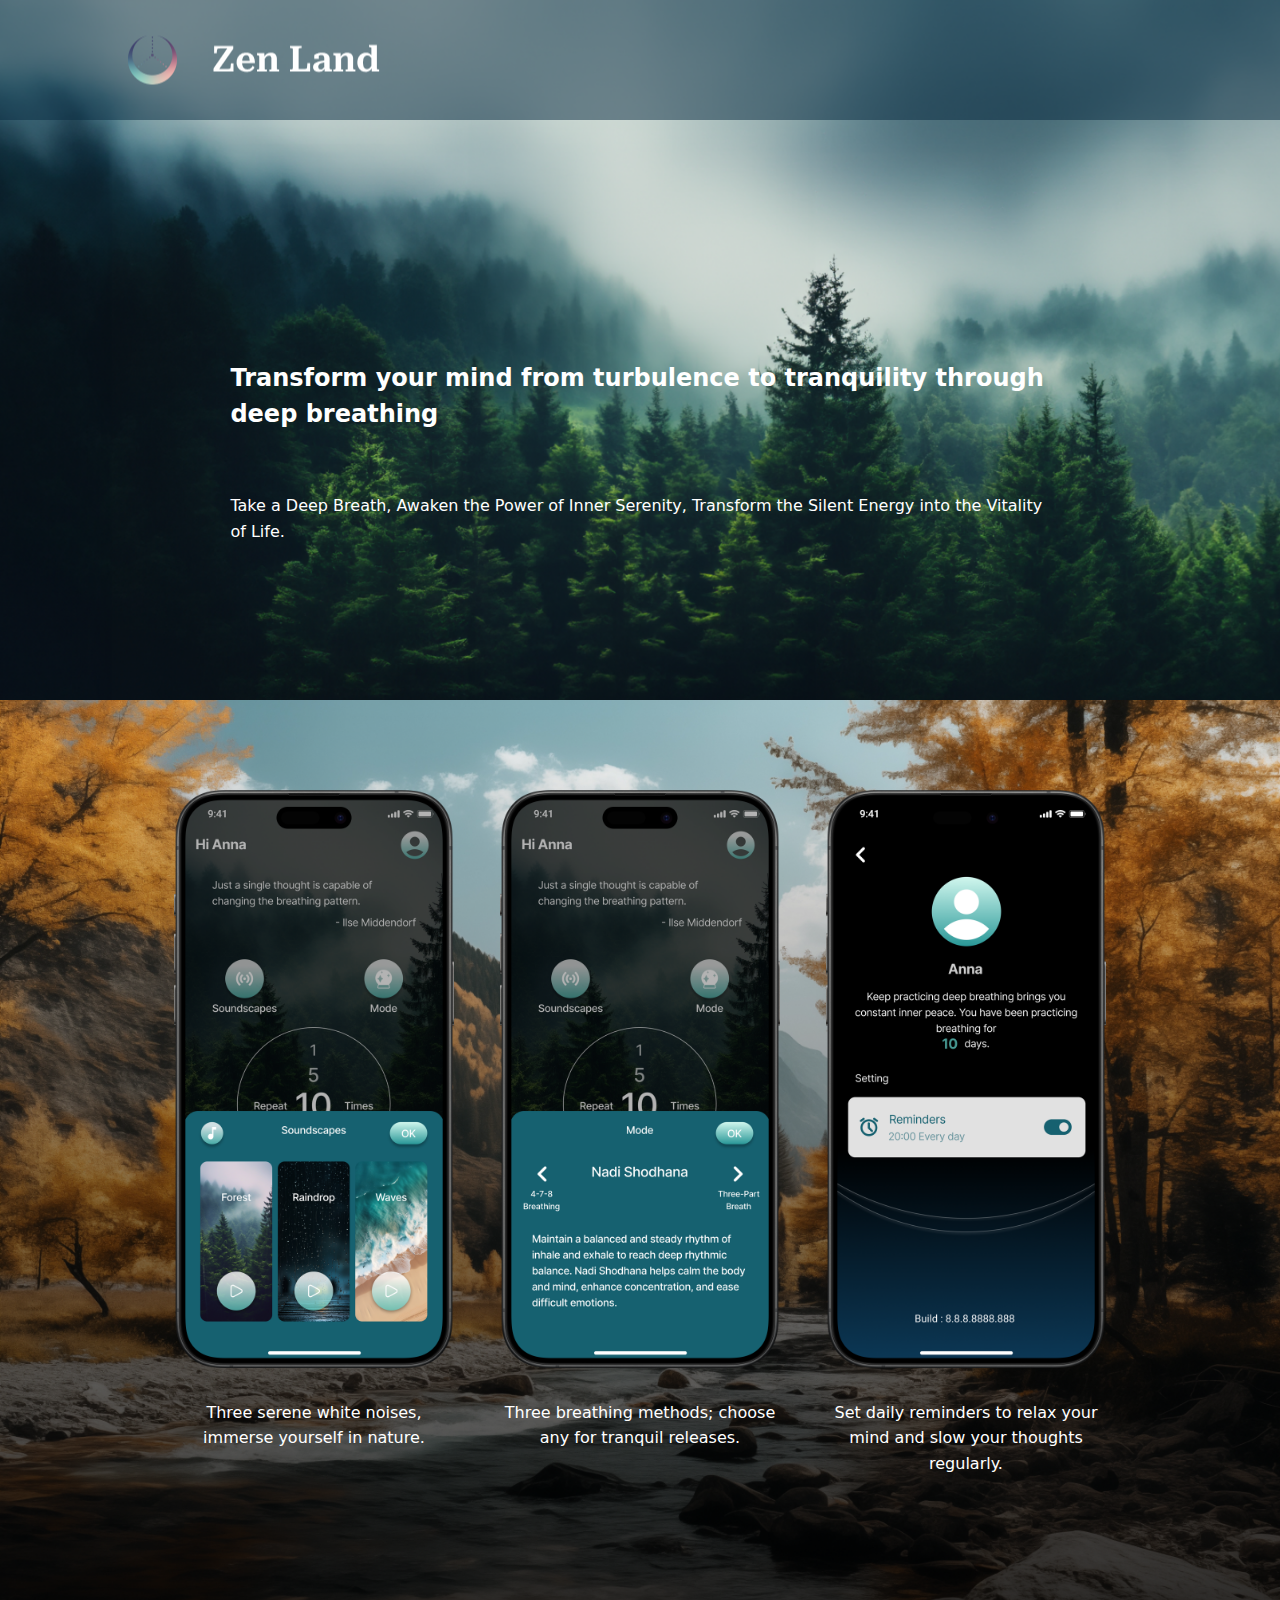
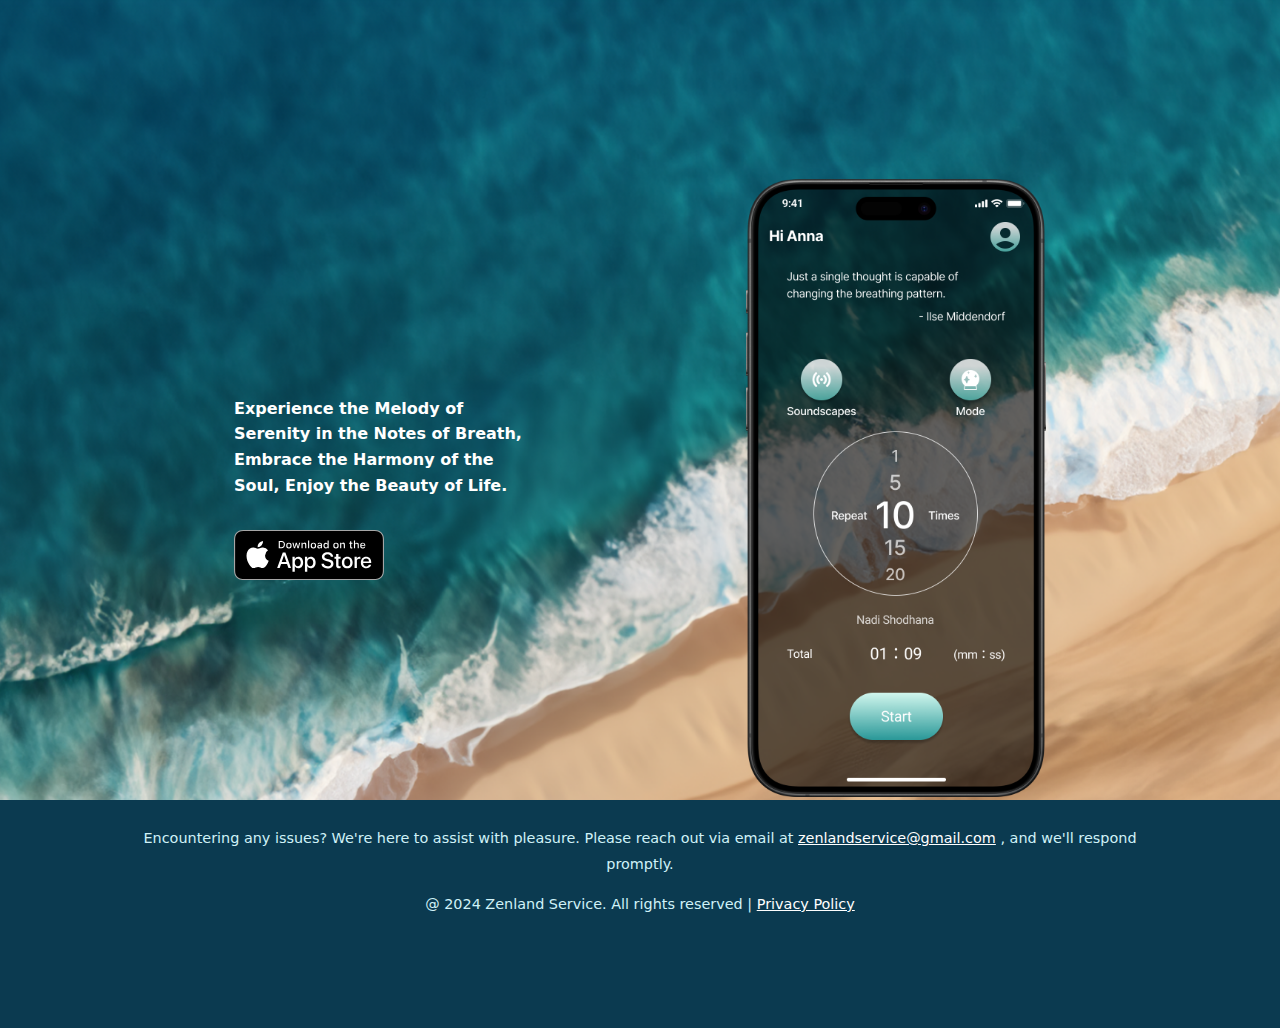
==== commit cf13c940: "fix text" ====
--- a/index.html
+++ b/index.html
@@ -27,7 +27,7 @@
     <div class="section1 section">
         <div class="container">
             <div class="section1_text">
-                <h2>Transforming the drifting of the soul into tranquility.</h2> <br>
+                <h2>Transform your mind from turbulence to tranquility through deep breathing</h2> <br>
                 <p>Take a Deep Breath, Awaken the Power of Inner Serenity, Transform the Silent Energy into the Vitality of Life.</p>
             </div>
         </div>
--- a/css/style.css
+++ b/css/style.css
@@ -137,8 +137,7 @@
 }
 
 /* RWD ---------------------- RWD -------------------------------------------------*/
-
-@media (min-width: 0px) and (max-width: 320px) {
+@media (min-width: 0px) and (max-width: 280px) {
 
     .container {
         width: 80%;
@@ -148,6 +147,7 @@
         transform: translateX(-50%);
     }
 
+
     .section1_text {
         width: 80%;
         color: white;
@@ -164,7 +164,7 @@
 
     .section2 {
         width: 100%;
-        height: 2050px;
+        height: 1650px;
     }
 
     .section3 {
@@ -219,8 +219,8 @@
 
 }
 
-/* ---------------------------------     ----------------------------------------- */
-@media (min-width: 321px) and (max-width: 575px) {
+/* -------------------------------------------------------------------------- */
+@media (min-width: 281px) and (max-width: 320px) {
 
     .container {
         width: 80%;
@@ -251,7 +251,7 @@
 
     .section3 {
         width: 100%;
-        height: 900px;
+        height: 980px;
     }
 
     .sec2-item {
@@ -301,9 +301,172 @@
 
 }
 
-
-/* ---------------------------------     ----------------------------------------- */
-@media (min-width: 576px) {
+/* -------------------------------------------------------------------------- */
+@media (min-width: 321px) and (max-width: 539px) {
+
+    .container {
+        width: 80%;
+        height: 100%;
+        position: absolute;
+        left: 50%;
+        transform: translateX(-50%);
+    }
+
+    .section1_text {
+        width: 80%;
+        color: white;
+        position: absolute;
+        top: 50%;
+        left: 50%;
+        transform: translate(-50%, -50%);
+    }
+
+    .section1 {
+        width: 100%;
+        height: 760px;
+    }
+
+    .section2 {
+        width: 100%;
+        height: 1900px;
+    }
+
+    .section3 {
+        width: 100%;
+        height: 900px;
+    }
+
+    .sec2-item {
+        width: 60%;
+        position: relative;
+        top: 10%;
+        left: 50%;
+        transform: translateX(-50%);
+        display: flex;
+        flex-direction: column;
+        text-align: center;
+    }
+
+
+
+    .flex3 {
+        flex-wrap: wrap;
+    }
+
+    .sec3-item {
+        width: 240px;
+        position: relative;
+        top: 3%;
+        /* left: 50%; */
+        /* transform: translateX(-50%); */
+        display: flex;
+        flex-direction: column;
+    }
+
+    .sec3-item p {
+        padding-top: 16px;
+        padding-bottom: 16px;
+    }
+
+    .sec3-item1 img {
+        width: 50%;
+        margin-bottom: 32px;
+    }
+
+    .sec3-item2 {
+        width: 240px;
+    }
+
+    .QRcode {
+        display: none;
+    }
+
+}
+
+/* -------------------------------------------------------------------------- */
+@media (min-width: 540px) and (max-width: 575px) {
+
+    .container {
+        width: 80%;
+        height: 100%;
+        position: absolute;
+        left: 50%;
+        transform: translateX(-50%);
+    }
+
+    .section1_text {
+        width: 80%;
+        color: white;
+        position: absolute;
+        top: 50%;
+        left: 50%;
+        transform: translate(-50%, -50%);
+    }
+
+    .section1 {
+        width: 100%;
+        height: 760px;
+    }
+
+    .section2 {
+        width: 100%;
+        height: 2200px;
+    }
+
+    .section3 {
+        width: 100%;
+        height: 900px;
+    }
+
+    .sec2-item {
+        width: 60%;
+        position: relative;
+        top: 10%;
+        left: 50%;
+        transform: translateX(-50%);
+        display: flex;
+        flex-direction: column;
+        text-align: center;
+    }
+
+
+
+    .flex3 {
+        flex-wrap: wrap;
+    }
+
+    .sec3-item {
+        width: 240px;
+        position: relative;
+        top: 3%;
+        /* left: 50%; */
+        /* transform: translateX(-50%); */
+        display: flex;
+        flex-direction: column;
+    }
+
+    .sec3-item p {
+        padding-top: 16px;
+        padding-bottom: 16px;
+    }
+
+    .sec3-item1 img {
+        width: 50%;
+        margin-bottom: 32px;
+    }
+
+    .sec3-item2 {
+        width: 240px;
+    }
+
+    .QRcode {
+        display: none;
+    }
+
+}
+
+/* -------------------------------------------------------------------------- */
+@media (min-width: 576px){
     
     .container {
         width: 80%;
@@ -383,6 +546,18 @@
     .QRcode {
         display: none;
     }
+}
+
+
+/* 有修改此處的範圍 */
+@media (min-width: 575px) and (max-width: 768px) {
+
+    .sec2-item {
+        width: 20%;
+        left: 0%;
+        transform: translateX(0%);
+    }
+
 }
 
 /* -------------------------------------------------------------------------- */
@@ -432,20 +607,9 @@
     }
 }
 
-/* 有修改此處的範圍 */
-@media (max-width: 768px) and (min-width: 575px) {
-
-    .sec2-item {
-        width: 20%;
-        left: 0%;
-        transform: translateX(0%);
-    }
-
-}
-
-
-/* -------------------------------------------------------------------------- */
-@media (min-width: 992px) {
+
+/* -------------------------------------------------------------------------- */
+@media (min-width: 992px) and (max-width: 1023px) {
     .section1 {
         width: 100%;
         height: 800px;
@@ -484,6 +648,57 @@
 }
 
 /* -------------------------------------------------------------------------- */
+@media (min-width: 1024px) and (max-width: 1199px) {
+    .section1 {
+        width: 100%;
+        height: 800px;
+    }
+
+    .section2 {
+        width: 100%;
+        height: 800px;
+    }
+    
+    .section3 {
+        width: 100%;
+        height: 900px;
+    }
+
+    .sec2-item {
+        width: 250px;
+    }
+
+    .flex3 {
+        display: flex;
+        justify-content: space-around;
+        align-items: center;
+        align-content: center;
+    }
+
+    .flex2 {
+        display: flex;
+        justify-content: space-evenly;
+        align-items: flex-start;
+    }
+    .QRcode {
+        display: block;
+    }
+
+    .sec3-item1 {
+        width: 350px;
+        position: relative;
+        bottom: 5%;
+    }
+
+    .sec3-item2 {
+        width: 250px;
+        position: relative;
+        bottom: 5%;
+    }
+
+}
+
+/* -------------------------------------------------------------------------- */
 @media (min-width: 1200px) {
     .container {
         width: 80%;
